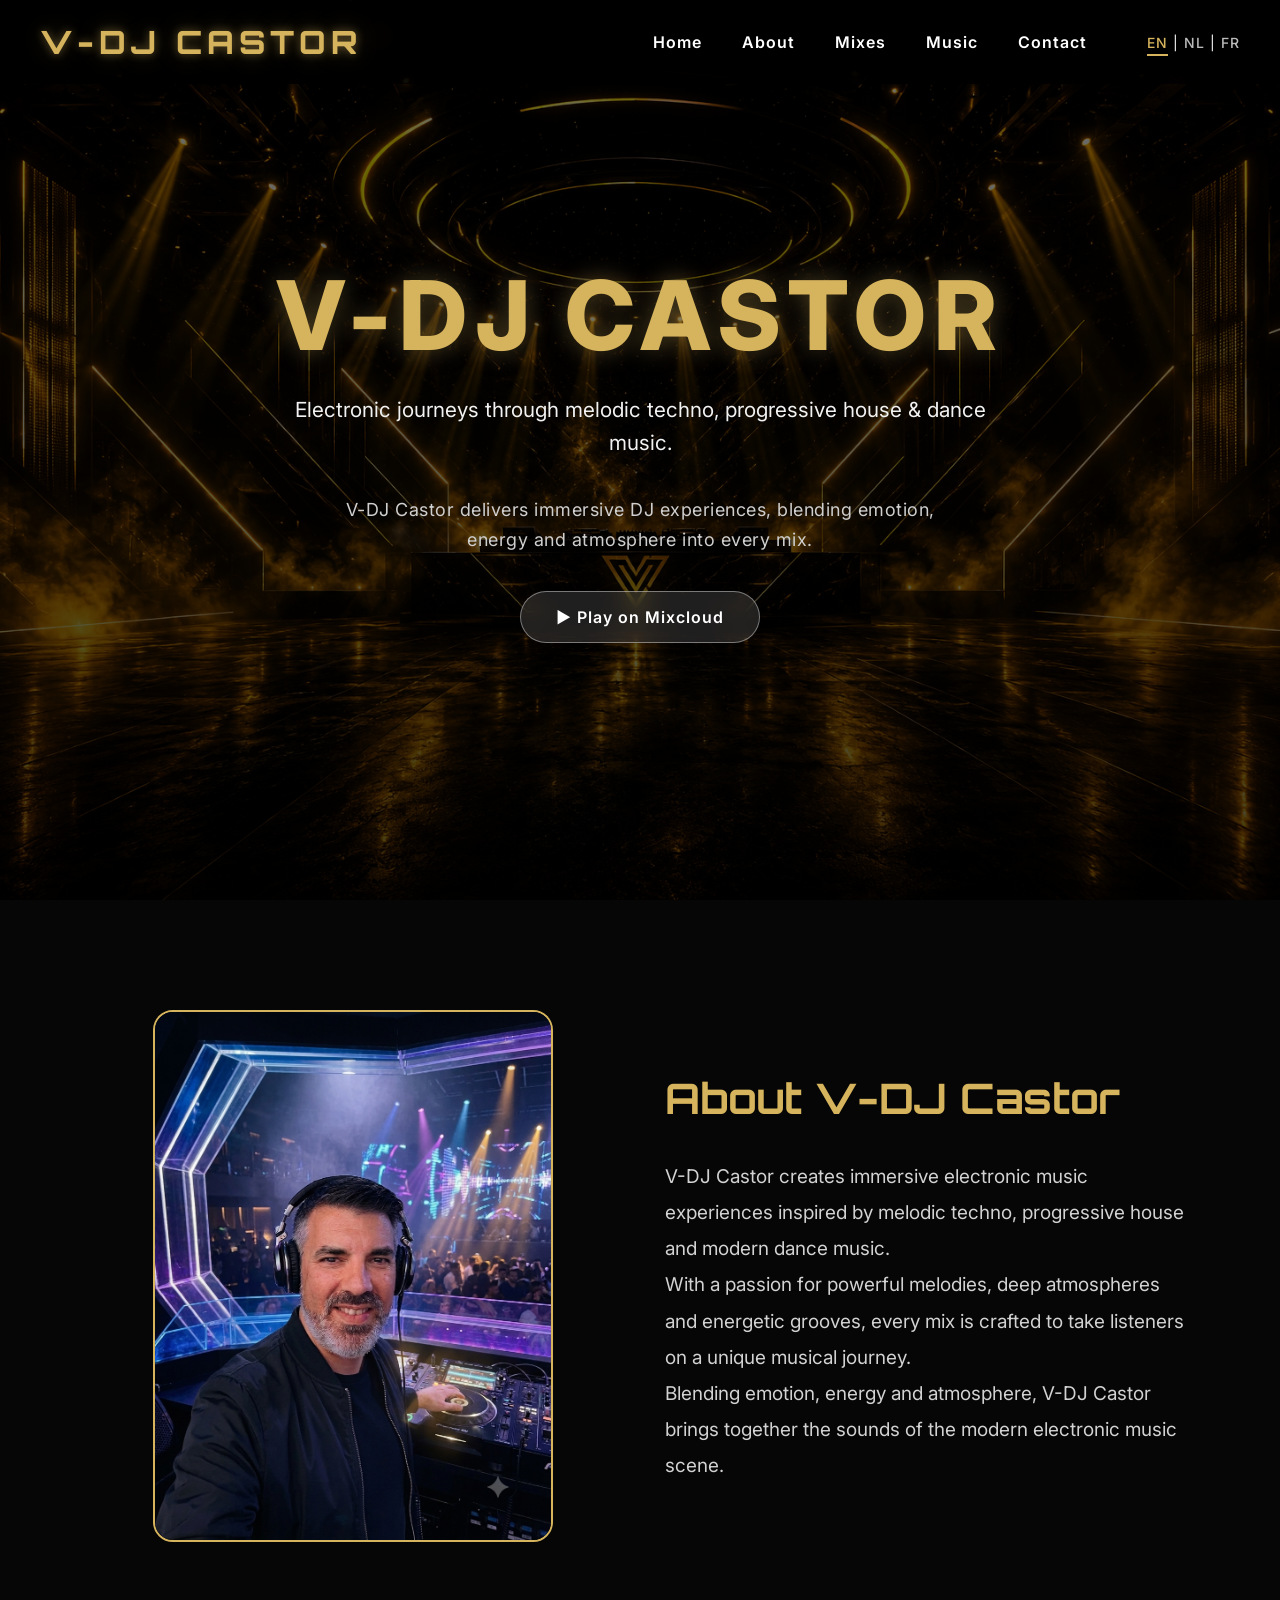
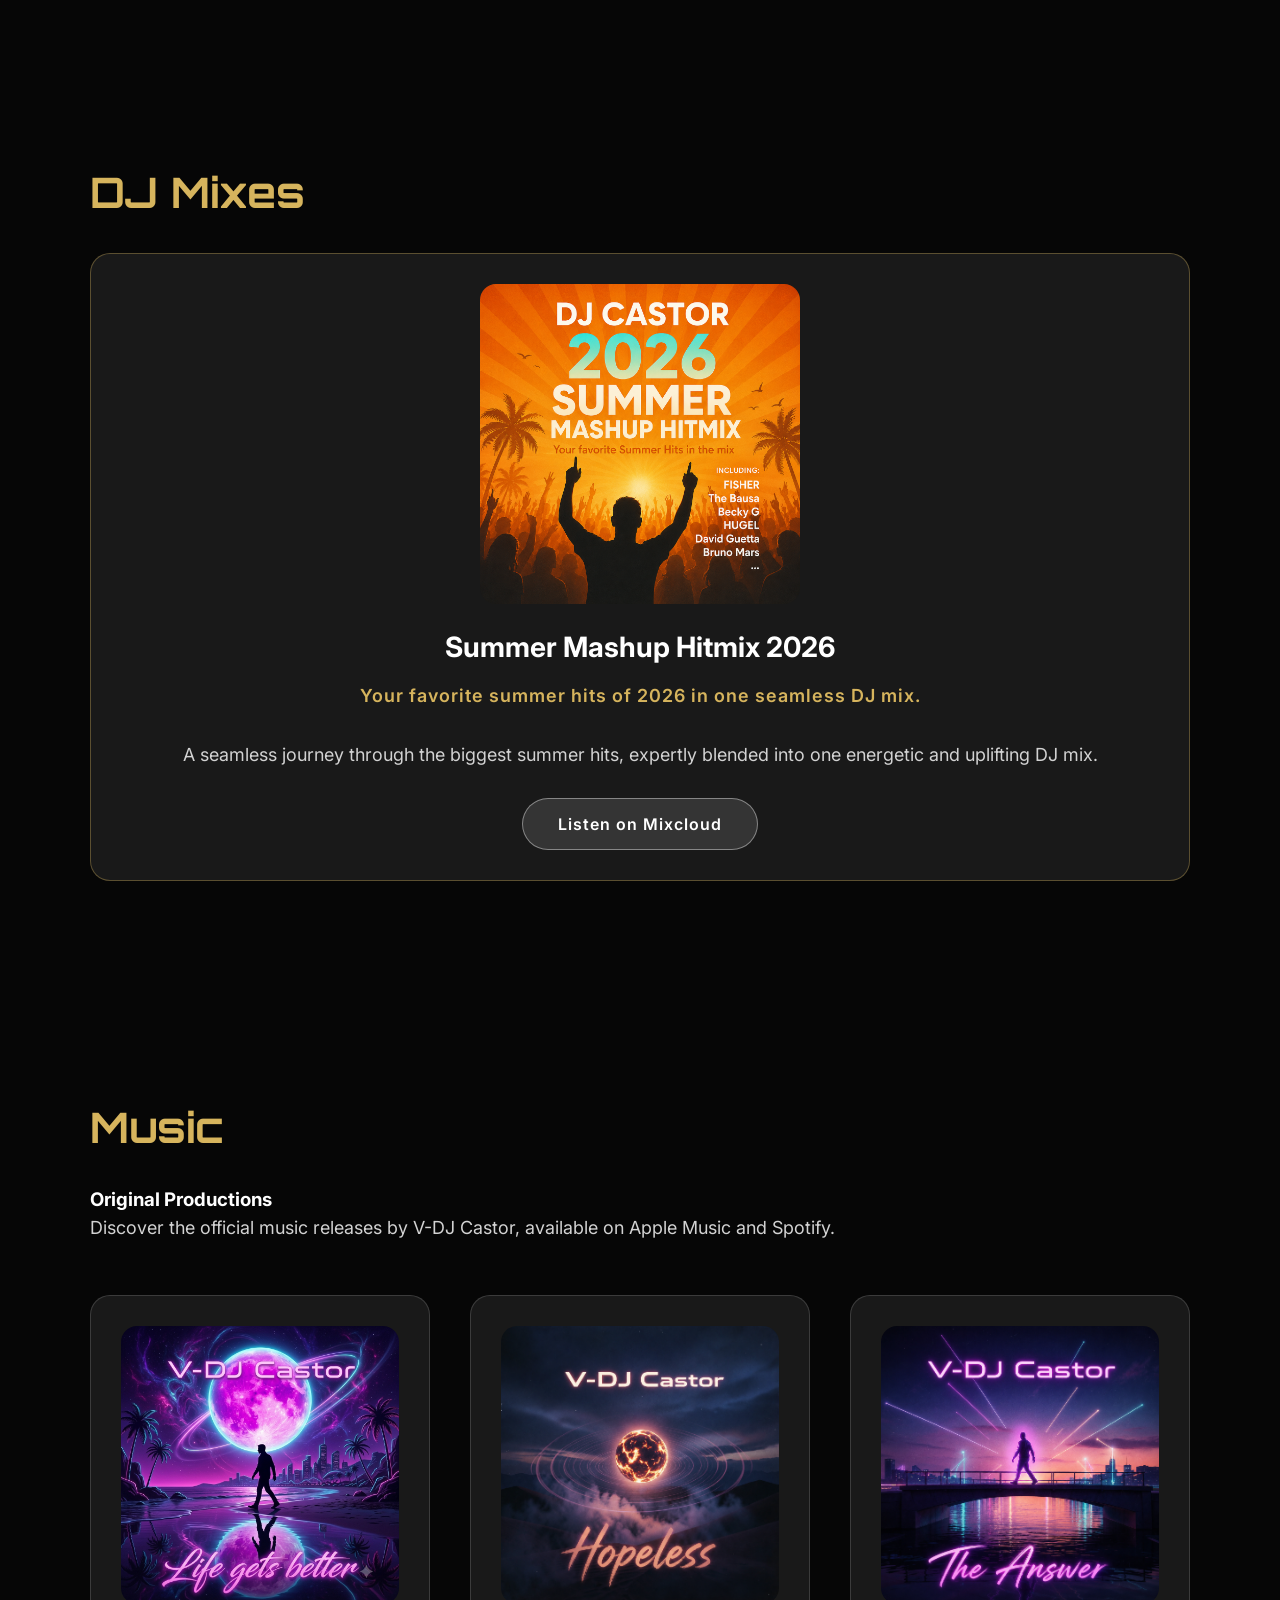
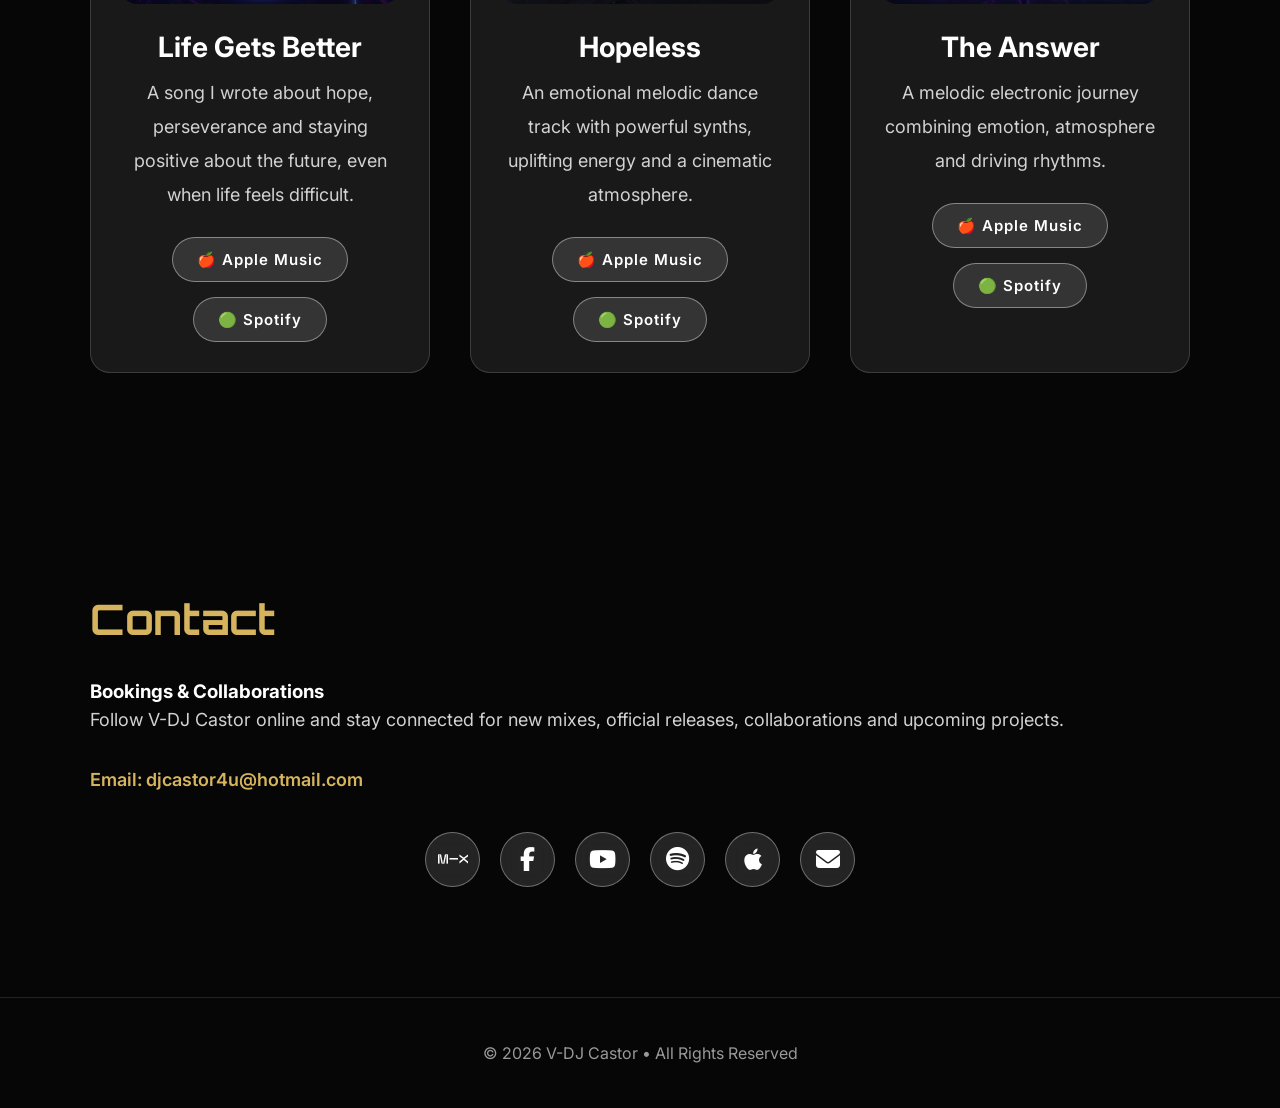
==== index.html @ 7a27fdca "Remove genre from JSON-LD data in index.html Removed genre array from JSON-LD structured data." ====
<!DOCTYPE html>
<html lang="en">

<head>

    <meta charset="UTF-8">

    <meta name="viewport" content="width=device-width, initial-scale=1.0">

    <title>V-DJ Castor | Official DJ Website | Electronic Music & Mixes</title>

    <meta name="description" content="Official website of V-DJ Castor. Discover electronic music, melodic techno, progressive house, DJ mixes and original releases.">

    <meta name="keywords" content="V-DJ Castor, DJ, electronic music, melodic techno, progressive house, EDM, dance music, DJ mixes">

    <meta name="author" content="V-DJ Castor">

    <meta name="robots" content="index, follow">

    <!-- Open Graph (Facebook, Instagram, Discord previews) -->
    <meta property="og:title" content="V-DJ Castor | Electronic Music & DJ Mixes">

    <meta property="og:description" content="Discover melodic techno, progressive house, electronic music and exclusive DJ mixes by V-DJ Castor.">

    <meta property="og:type" content="website">

    <meta property="og:url" content="https://v-djcastor.github.io/vdjcastor/">

    <meta property="og:image" content="https://v-djcastor.github.io/vdjcastor/background.jpg">


    <!-- Twitter / X preview -->
    <meta name="twitter:card" content="summary_large_image">

    <meta name="twitter:title" content="V-DJ Castor | Electronic Music & DJ Mixes">

    <meta name="twitter:description" content="Official website of V-DJ Castor. Electronic music, melodic techno and exclusive mixes.">

    <meta name="twitter:image" content="https://vdjcastor.github.io/vdjcastor/images/background.jpg">


    <!-- Favicon -->
    <link rel="icon" type="image/png" href="favicon.png">


    <!-- Fonts -->
    <link rel="preconnect" href="https://fonts.googleapis.com">

    <link rel="preconnect" href="https://fonts.gstatic.com" crossorigin>

    <link href="https://fonts.googleapis.com/css2?family=Orbitron:wght@500;700&family=Inter:wght@400;500;700&display=swap" rel="stylesheet">


    <!-- CSS -->
    <link rel="stylesheet" href="css/style.css">

    <link rel="stylesheet" href="https://cdnjs.cloudflare.com/ajax/libs/font-awesome/6.7.2/css/all.min.css">

<script type="application/ld+json">
{
  "@context": "https://schema.org",
  "@type": "Person",
  "name": "V-DJ Castor",
  "url": "https://v-djcastor.github.io/vdjcastor/",
  "image": "https://v-djcastor.github.io/vdjcastor/vdjcastor.png",
  "jobTitle": "DJ & Electronic Music Producer",
  "subjectOf": [
    {
      "@type": "MusicRecording",
      "name": "Hopeless",
      "url": "https://music.apple.com/be/album/hopeless-single/6775090363?l=nl"
    },
    {
      "@type": "MusicRecording",
      "name": "The Answer",
      "url": "https://music.apple.com/be/album/the-answer/6775074462?i=6775074793&l=nl"
    },
    {
      "@type": "MusicRecording",
      "name": "Life Gets Better",
      "url": "https://music.apple.com/be/album/life-gets-better-single/6794490941?l=nl"
    }
  ],
  "sameAs": [
    "https://www.facebook.com/vdjcastor",
    "https://www.youtube.com/@VDJCastor",
    "https://open.spotify.com/artist/5SA2V8er8VQ8q1bQQ3dQsD",
    "https://music.apple.com/be/artist/v-dj-castor/6775043897",
    "https://www.mixcloud.com/vdjcastor/"
  ]
}
</script>
    
</head>

<body>

<header>

    <nav class="navbar">

        <div class="logo">
            V-DJ CASTOR
        </div>

<ul class="menu">
    <li><a href="#">Home</a></li>
    <li><a href="#about">About</a></li>
    <li><a href="#mixes">Mixes</a></li>
    <li><a href="#music">Music</a></li>
    <li><a href="#contact">Contact</a></li>

    <li class="language">
        <a href="index.html" class="active-language">EN</a> |
        <a href="nl.html">NL</a> |
        <a href="fr.html">FR</a>
    </li>

</ul>

    </nav>

</header>



<section class="hero">

    <div class="overlay"></div>

    <div class="hero-content">

        <h1>V-DJ CASTOR</h1>

<p class="tagline">

    Electronic journeys through melodic techno,
    progressive house & dance music.

</p>

<p class="hero-description">

    V-DJ Castor delivers immersive DJ experiences,
    blending emotion, energy and atmosphere into every mix.

</p>

        <div class="buttons">

<a href="https://www.mixcloud.com/vdjcastor/summer-mashup-hitmix-2026/"
   target="_blank"
   class="btn">

    ▶ Play on Mixcloud

</a>

        </div>

    </div>

</section>



<section id="about">

    <div class="container">

        <div class="about-container">

            <div class="about-image">
                <img src="vdjcastor.png" alt="V-DJ Castor electronic music DJ artist portrait">
            </div>

            <div class="about-text">

                <h2>About V-DJ Castor</h2>

                <p>
                    V-DJ Castor creates immersive electronic music experiences inspired by
                    melodic techno, progressive house and modern dance music.
                </p>

                <p>
                    With a passion for powerful melodies, deep atmospheres and energetic
                    grooves, every mix is crafted to take listeners on a unique musical journey.
                </p>

                <p>
                    Blending emotion, energy and atmosphere, V-DJ Castor brings together
                    the sounds of the modern electronic music scene.
                </p>

            </div>

        </div>

    </div>

</section>



<section id="mixes">

    <div class="container">

        <h2>DJ Mixes</h2>

        <div class="release-card">

            <img src="summer-mashup-hitmix-2026.png" alt="Summer Mashup Hitmix 2026 artwork">

<h3>Summer Mashup Hitmix 2026</h3>

<p class="mix-subtitle">

    Your favorite summer hits of 2026 in one seamless DJ mix.

</p>

<p>

    A seamless journey through the biggest summer hits,
    expertly blended into one energetic and uplifting DJ mix.

</p>

            <a href="https://www.mixcloud.com/vdjcastor/summer-mashup-hitmix-2026/"
               target="_blank"
               class="btn">

                Listen on Mixcloud

            </a>

        </div>

    </div>

</section>



<section id="music">

    <div class="container">

        <h2>Music</h2>

        <h3>Original Productions</h3>

        <p>

            Discover the official music releases by V-DJ Castor,
            available on Apple Music and Spotify.

        </p>

        <div class="release-grid">

<div class="release-card">

    <img src="Life gets better coverart.png" alt="Life Gets Better cover artwork">

    <h3>Life Gets Better</h3>

    <p>

        A song I wrote about hope, perseverance and staying positive about the future, 
        even when life feels difficult.

    </p>

    <div class="release-buttons">

        <a href="https://music.apple.com/be/album/life-gets-better-single/6794490941?l=nl"
           target="_blank"
           class="btn">

            🍎 Apple Music

        </a>

        <a href="https://open.spotify.com/album/3ai1SmTpTmbQiab7pKF4XV?si=S4egUU9FRF--j6N915HQ9w"
           target="_blank"
           class="btn">

            🟢 Spotify

        </a>

    </div>

</div>            

            <div class="release-card">

                <img src="Hopeless cover art.png" alt="Hopeless cover artwork">

                <h3>Hopeless</h3>

                <p>

                    An emotional melodic dance track with powerful synths,
                    uplifting energy and a cinematic atmosphere.

                </p>

                <div class="release-buttons">

                    <a href="https://music.apple.com/be/album/hopeless-single/6775090363?l=nl"
                       target="_blank"
                       class="btn">

                        🍎 Apple Music

                    </a>

                    <a href="https://open.spotify.com/album/4sCJBItU2hN3xuMqGsxaxc?si=ZPh7dilHTuiEB2zSJ-w8Kw"
                       target="_blank"
                       class="btn">

                        🟢 Spotify

                    </a>

                </div>

            </div>

            <div class="release-card">

                <img src="The Answer cover art.png" alt="The Answer cover artwork">

                <h3>The Answer</h3>

                <p>

                    A melodic electronic journey combining emotion,
                    atmosphere and driving rhythms.

                </p>

                <div class="release-buttons">

                    <a href="https://music.apple.com/be/album/the-answer/6775074462?i=6775074793&l=nl"
                       target="_blank"
                       class="btn">

                        🍎 Apple Music

                    </a>

                    <a href="https://open.spotify.com/album/5et8XzQN81DNGTvFKgespl?si=CTxkw0fFRmKLQF6msoszQQ"
                       target="_blank"
                       class="btn">

                        🟢 Spotify

                    </a>

                </div>

            </div>

        </div>

    </div>

</section>


<section id="contact">

    <div class="container">

        <h2>Contact</h2>

        <h3>Bookings & Collaborations</h3>

        <p>
Follow V-DJ Castor online and stay connected for new mixes,
official releases, collaborations and upcoming projects.
        </p>

<p class="contact-email">

    Email: djcastor4u@hotmail.com

</p>

<div class="social-links">

    <a href="https://www.mixcloud.com/vdjcastor/" target="_blank" aria-label="Mixcloud">
        <i class="fa-brands fa-mixcloud"></i>
    </a>

    <a href="https://www.facebook.com/vdjcastor" target="_blank" aria-label="Facebook">
        <i class="fa-brands fa-facebook-f"></i>
    </a>

    <a href="https://www.youtube.com/@VDJCastor" target="_blank" aria-label="YouTube">
        <i class="fa-brands fa-youtube"></i>
    </a>

    <a href="https://open.spotify.com/artist/5SA2V8er8VQ8q1bQQ3dQsD" target="_blank" aria-label="Spotify">
        <i class="fa-brands fa-spotify"></i>
    </a>

    <a href="https://music.apple.com/be/artist/v-dj-castor/6775043897?l=nl" target="_blank" aria-label="Apple Music">
        <i class="fa-brands fa-apple"></i>
    </a>

    <a href="mailto:djcastor4u@hotmail.com" aria-label="Email">
        <i class="fa-solid fa-envelope"></i>
    </a>

</div>

    </div>

</section>



<footer>

    © 2026 V-DJ Castor • All Rights Reserved

</footer>


<script src="js/script.js"></script>

</body>
</html>
---- css/style.css ----
/* ===========================
   GOOGLE FONT
=========================== */

@import url('https://fonts.googleapis.com/css2?family=Orbitron:wght@400;600;700&family=Inter:wght@300;400;500;600&display=swap');



/* ===========================
   RESET
=========================== */

*{
    margin:0;
    padding:0;
    box-sizing:border-box;
}



html{
    scroll-behavior:smooth;
}



body{

    background:#060606;

    color:white;

    font-family:'Inter',sans-serif;

}



/* ===========================
   NAVIGATION
=========================== */

header{

    position:fixed;

    top:0;

    width:100%;

    z-index:1000;

    background:rgba(0,0,0,.45);

    backdrop-filter:blur(12px);

}



.navbar{

    width:100%;

    max-width:1300px;

    margin:auto;

    display:flex;

    justify-content:space-between;

    align-items:center;

    padding:22px 40px;

    background:rgba(0,0,0,.25);

    backdrop-filter:blur(10px);

}



.logo{

    font-family:'Orbitron',sans-serif;

    color:#d6b45d;

    font-size:32px;

    letter-spacing:5px;

    font-weight:800;

    text-transform:uppercase;

    text-shadow:
    0 0 10px rgba(214,180,93,.45),
    0 0 25px rgba(214,180,93,.25);

}



.menu{

    list-style:none;

    display:flex;

    align-items:center;

    gap:40px;

    margin:0;

    padding:0;

}



.menu a{

    color:white;

    text-decoration:none;

    font-weight:600;

    letter-spacing:1px;

    position:relative;

    transition:.3s ease;

}


/* hover effect */

.menu a:hover{

    color:#d6b45d;

    text-shadow:
    0 0 10px rgba(214,180,93,.5);

}



/* ===========================
   HERO
=========================== */

.hero{

    height:100vh;

    background:
    linear-gradient(rgba(0,0,0,.55),rgba(0,0,0,.72)),
    url("../background.jpg");

    background-size:cover;

    background-position:center;

    display:flex;

    justify-content:center;

    align-items:center;

    text-align:center;

    position:relative;

}



.hero-content{

    position:relative;

    z-index:2;

    max-width:900px;

    padding:20px;

}


.hero-content h1{

    font-size:clamp(3rem,8vw,6rem);

    letter-spacing:8px;

    margin-bottom:20px;

    font-weight:800;

    text-transform:uppercase;

    color:#d6b45d;

    text-shadow:0 0 25px rgba(214,180,93,.35);

}


.tagline{

    font-size:1.3rem;

    line-height:1.6;

    max-width:700px;

    margin:0 auto 35px;

    color:#f2f2f2;

}


/* ===========================
   BUTTON
=========================== */

.btn{

    display:inline-block;

    padding:15px 35px;

    border-radius:50px;

    background:rgba(255,255,255,.12);

    border:1px solid rgba(255,255,255,.4);

    color:white;

    text-decoration:none;

    font-weight:600;

    letter-spacing:1px;

    backdrop-filter:blur(10px);

    transition:.3s ease;

}


.btn:hover{

    transform:translateY(-3px);

    background:rgba(255,255,255,.25);

}



/* ===========================
   CONTENT
=========================== */

section{

    padding:110px 30px;

}



.container{

    max-width:1100px;

    margin:auto;

}



h2{

    font-family:'Orbitron',sans-serif;

    color:#d6b45d;

    font-size:42px;

    margin-bottom:35px;

}



p{

    line-height:1.9;

    font-size:18px;

    color:#d2d2d2;

}



/* ===========================
   CARD
=========================== */

.card{

    margin-top:40px;

    background:#111111;

    border:1px solid rgba(214,180,93,.35);

    border-radius:18px;

    padding:35px;

    transition:.35s;

}



.card:hover{

    transform:translateY(-6px);

    box-shadow:0 0 30px rgba(214,180,93,.18);

}



/* ===========================
   FOOTER
=========================== */

footer{

    text-align:center;

    padding:45px;

    color:#999;

    border-top:1px solid #222;

}



/* ===========================
   MOBILE
=========================== */

@media(max-width:900px){

.menu{

display:none;

}

.hero h1{

font-size:52px;

letter-spacing:3px;

}

.tagline{

    font-size:18px;

}

}
/* ===========================
   SOCIAL LINKS
=========================== */

.social-links{

    display:flex;

    justify-content:center;

    flex-wrap:wrap;

    gap:20px;

    margin-top:35px;

}


.social-links a{

    display:inline-flex;

    align-items:center;

    justify-content:center;

    width:55px;

    height:55px;

    border-radius:50%;

    color:white;

    text-decoration:none;

    font-size:24px;

    background:rgba(255,255,255,.12);

    border:1px solid rgba(255,255,255,.35);

    backdrop-filter:blur(10px);

    transition:.3s ease;

}


.social-links a:hover{

    color:#d6b45d;

    border-color:#d6b45d;

    transform:translateY(-3px);

    box-shadow:0 0 15px rgba(214,180,93,.35);

}
   .social-links a i{

    color:white;

}


.social-links a:hover i{

    color:#d6b45d;

}
.social-links a,
.social-links a:visited,
.social-links a i,
.social-links a:visited i {

    color:white !important;

}


.social-links a:hover,
.social-links a:hover i {

    color:#d6b45d !important;

}
/* ===========================
   RELEASE CARDS
=========================== */

.release-grid{

    display:grid;

    grid-template-columns:repeat(auto-fit,minmax(320px,1fr));

    gap:40px;

    margin-top:50px;

}

.release-card{

    background:rgba(255,255,255,.08);

    border:1px solid rgba(255,255,255,.15);

    border-radius:20px;

    padding:30px;

    text-align:center;

    transition:.35s ease;

}

.release-card:hover{

    transform:translateY(-8px);

    box-shadow:0 0 30px rgba(214,180,93,.20);

}

.release-card img{

    width:100%;

    max-width:320px;

    border-radius:16px;

    margin-bottom:22px;

    transition:.35s ease;

}

.release-card:hover img{

    transform:scale(1.03);

}

.release-card h3{

    margin-bottom:12px;

    font-size:28px;

}

.release-card p{

    margin-bottom:25px;

}

.release-buttons{

    display:flex;

    justify-content:center;

    gap:15px;

    flex-wrap:wrap;

}

.release-buttons .btn{

    padding:12px 24px;

    font-size:15px;

}

.release-card{

    overflow:hidden;

}

.release-card img{

    transition:transform .35s ease;

}

.release-card:hover img{

    transform:scale(1.04);

}

.mix-subtitle{

    color:#d6b45d;

    font-weight:600;

    font-size:18px;

    margin:15px 0 10px;

    letter-spacing:1px;

}

#mixes .release-card{

    border-color:rgba(214,180,93,.35);

}

.hero-description{

    max-width:650px;

    margin:0 auto 35px;

    color:#cfcfcf;

    font-size:18px;

    line-height:1.7;

    letter-spacing:.5px;

}

#about p{

    max-width:850px;

    margin:auto;

    font-size:19px;

    line-height:1.9;

}

.contact-email{

    margin-top:25px;

    color:#d6b45d;

    font-weight:600;

    font-size:18px;

}

.language{

    margin-left:20px;

    font-size:14px;

    letter-spacing:1px;

}

.language a{

    color:#bbbbbb;

    text-decoration:none;

    font-weight:500;

    transition:.3s ease;

}

.language a:hover{

    color:#d6b45d;

}

.active-language{

    color:#d6b45d !important;

    font-weight:700;

    border-bottom:2px solid #d6b45d;

    padding-bottom:3px;

}

/* About Section */

.about-container {
    display: flex;
    align-items: center;
    gap: 50px;
}

.about-image {
    flex: 1;
    text-align: center;
}

.about-image img {
    width: 100%;
    max-width: 400px;
    border-radius: 20px;
    border: 2px solid #d6b45d;
}

.about-text {
    flex: 1;
}


@media (max-width: 768px) {

    .about-container {
        flex-direction: column;
        gap: 30px;
    }

    .about-image img {
        max-width: 300px;
    }

}
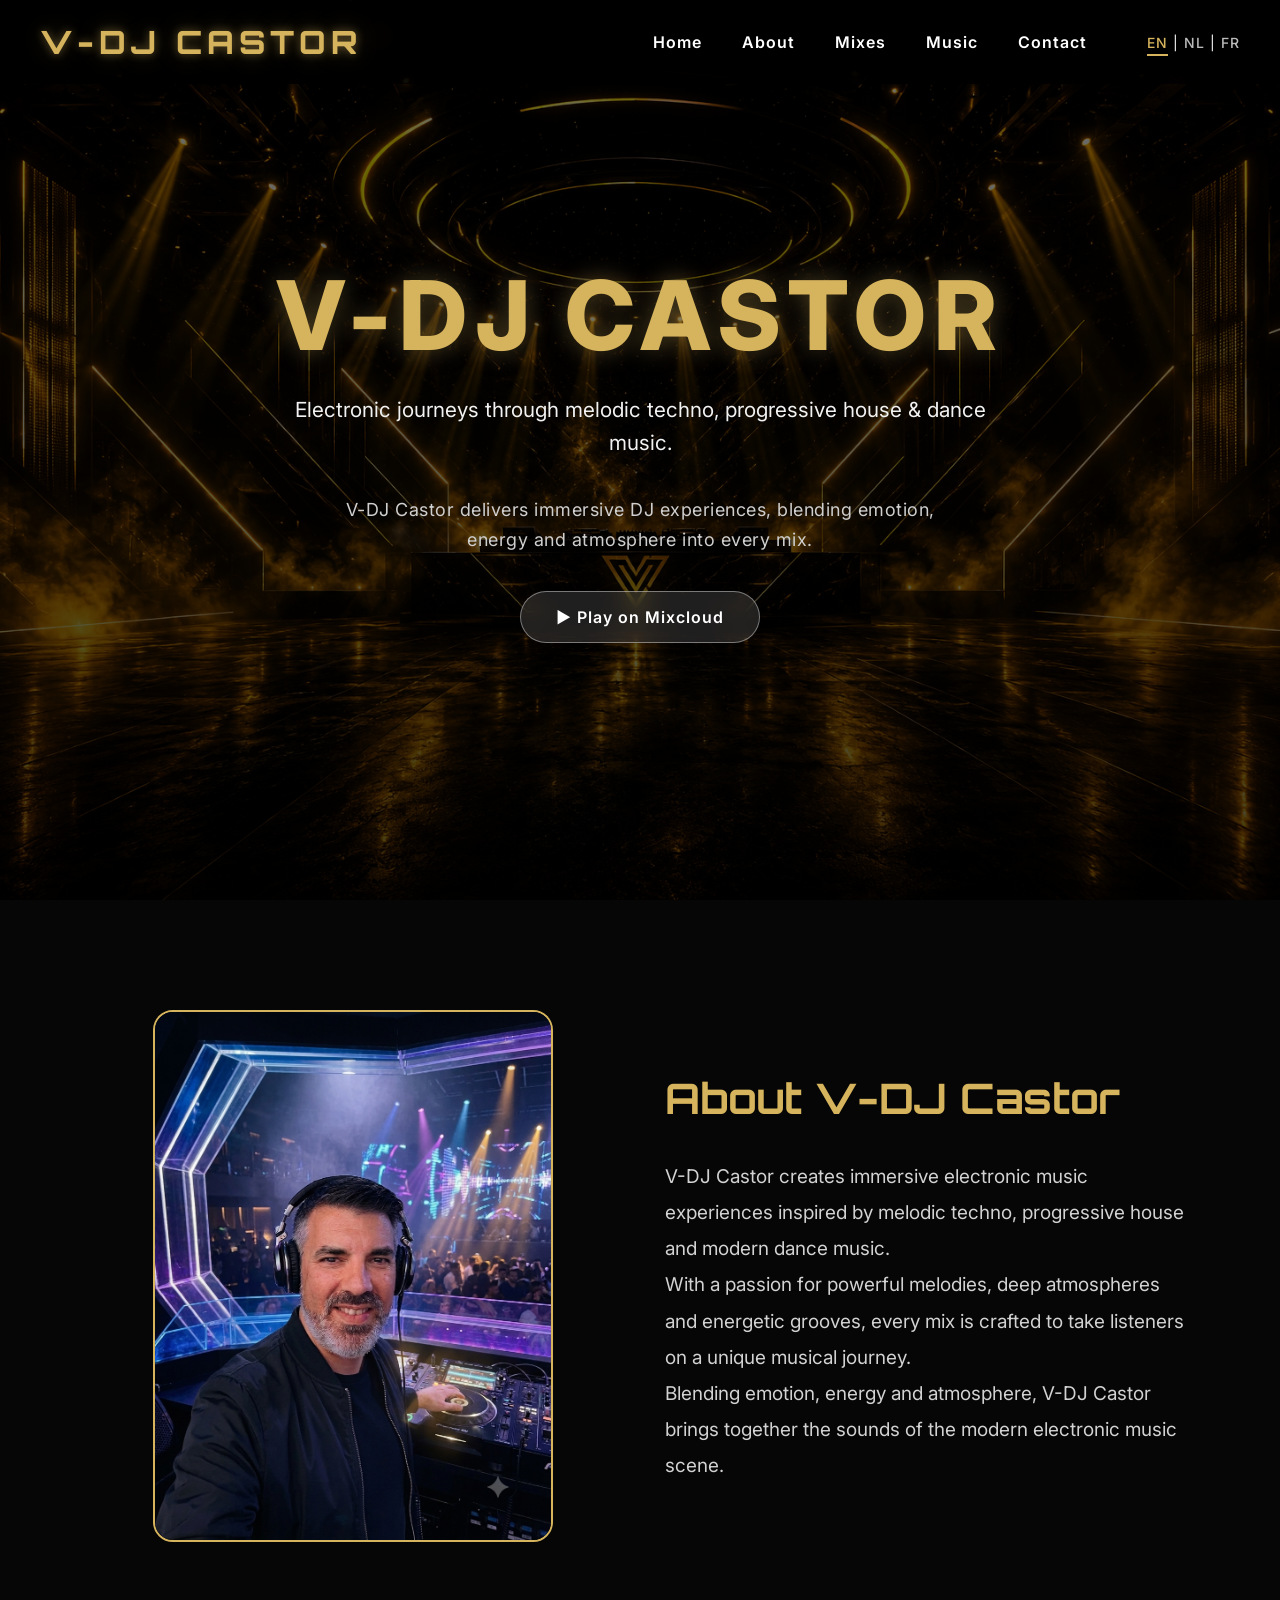
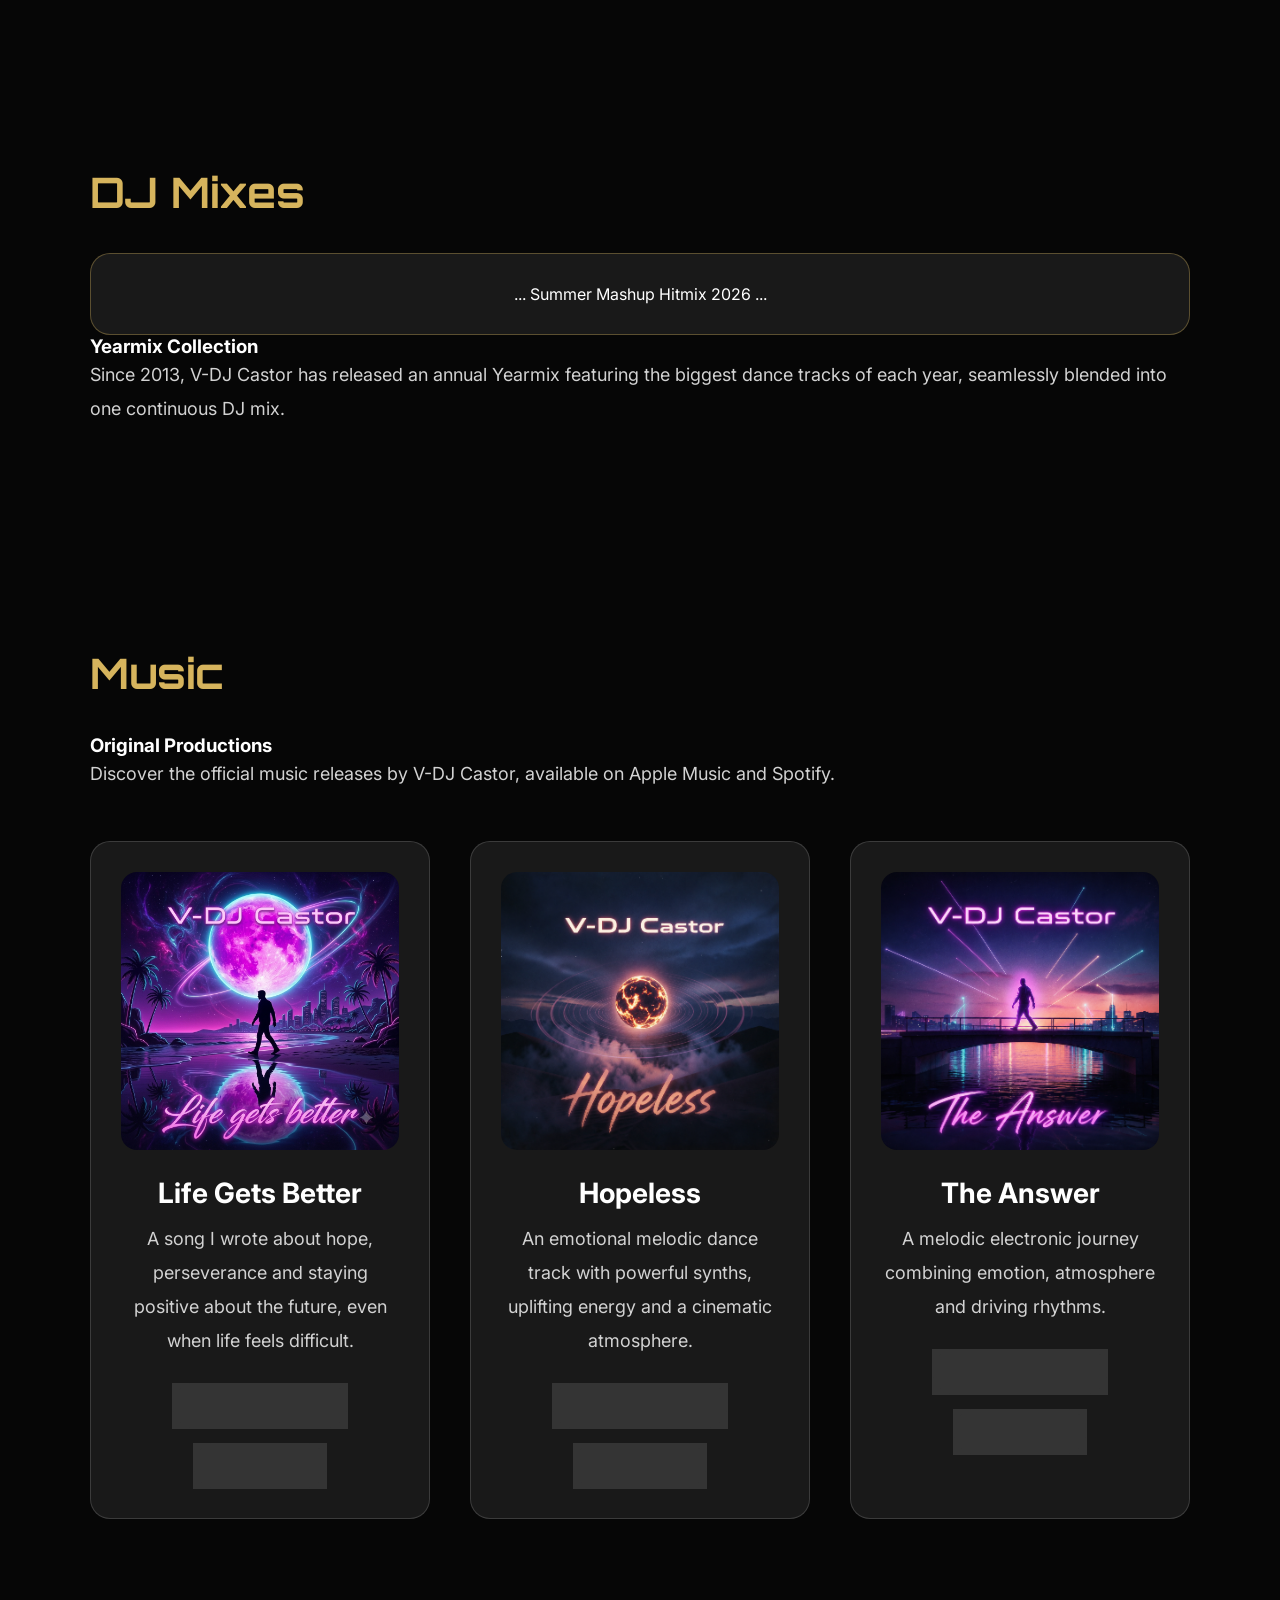
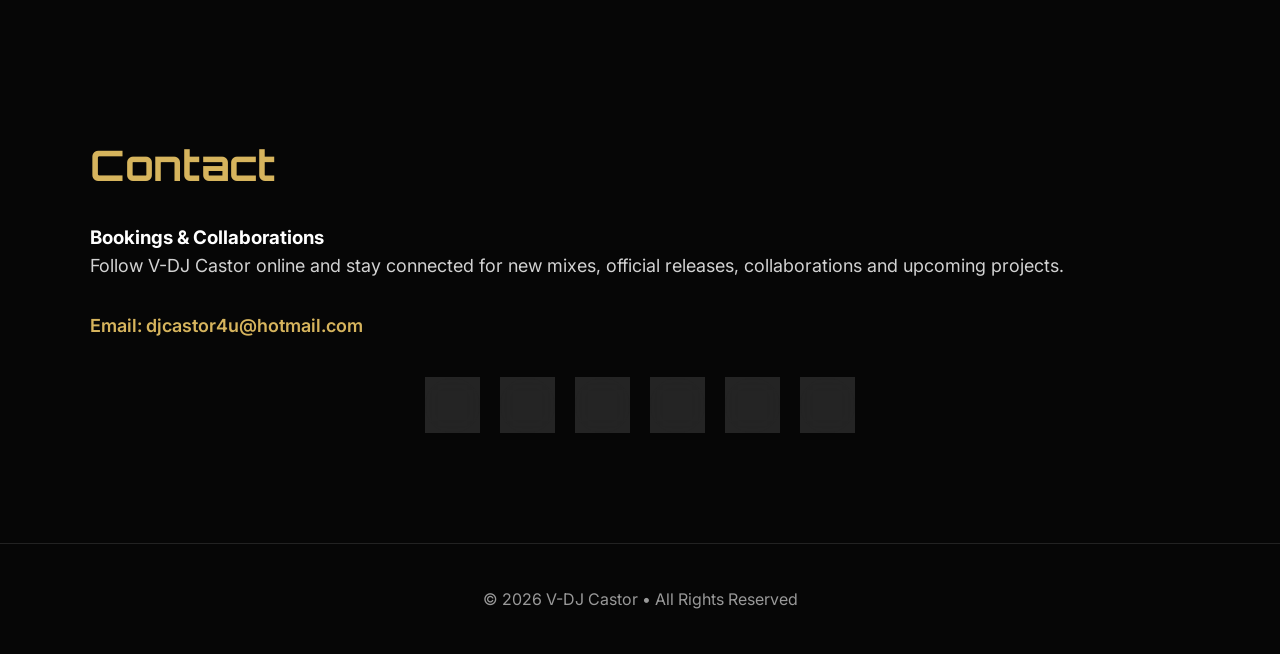
==== commit de6fd07a: "Refactor DJ Mixes section in index.html Removed unnecessary text and updated headings in the DJ Mixe" ====
--- a/index.html
+++ b/index.html
@@ -211,30 +211,22 @@
 
         <div class="release-card">
 
-            <img src="summer-mashup-hitmix-2026.png" alt="Summer Mashup Hitmix 2026 artwork">
-
-<h3>Summer Mashup Hitmix 2026</h3>
-
-<p class="mix-subtitle">
-
-    Your favorite summer hits of 2026 in one seamless DJ mix.
-
-</p>
-
-<p>
-
-    A seamless journey through the biggest summer hits,
-    expertly blended into one energetic and uplifting DJ mix.
-
-</p>
-
-            <a href="https://www.mixcloud.com/vdjcastor/summer-mashup-hitmix-2026/"
-               target="_blank"
-               class="btn">
-
-                Listen on Mixcloud
-
-            </a>
+            ...
+            Summer Mashup Hitmix 2026
+            ...
+
+        </div>
+
+        <h3>Yearmix Collection</h3>
+
+        <p>
+
+            Since 2013, V-DJ Castor has released an annual Yearmix featuring
+            the biggest dance tracks of each year, seamlessly blended into one continuous DJ mix.
+
+        </p>
+
+        <div class="yearmix-grid">
 
         </div>
 
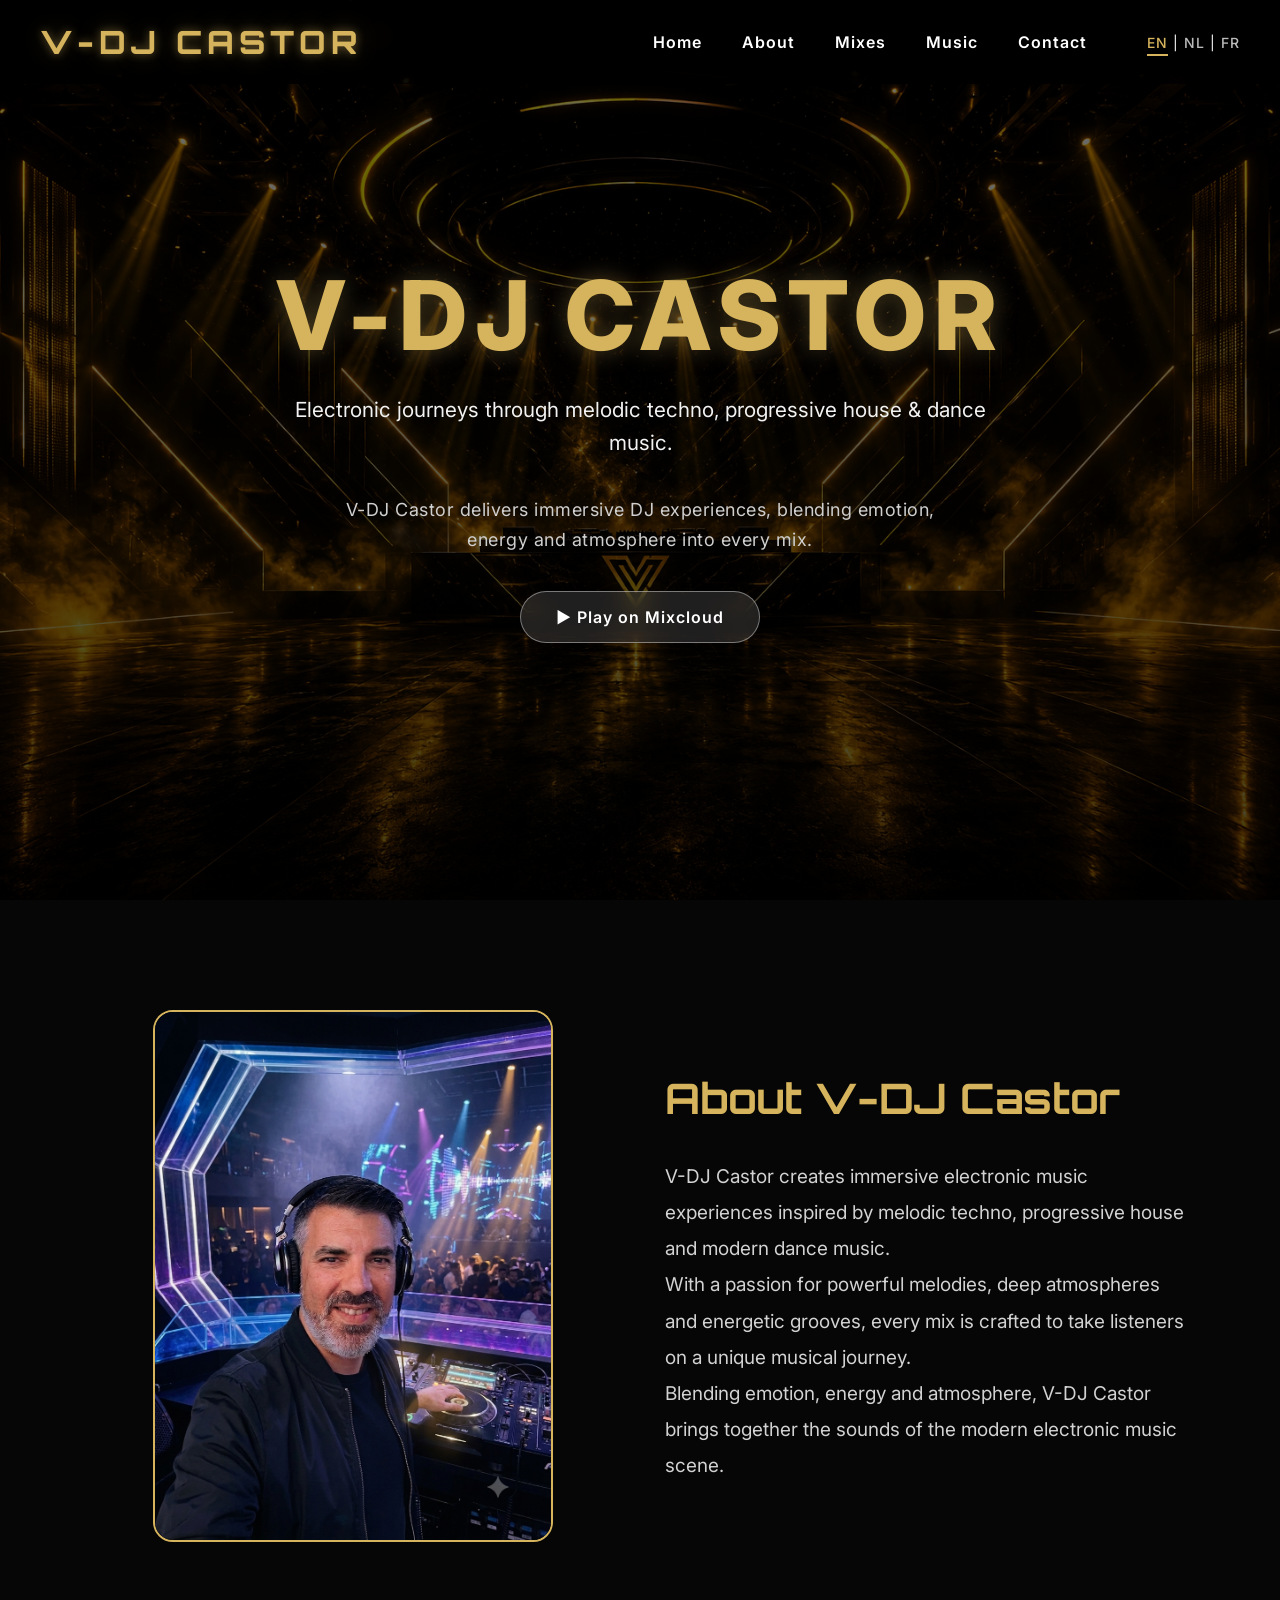
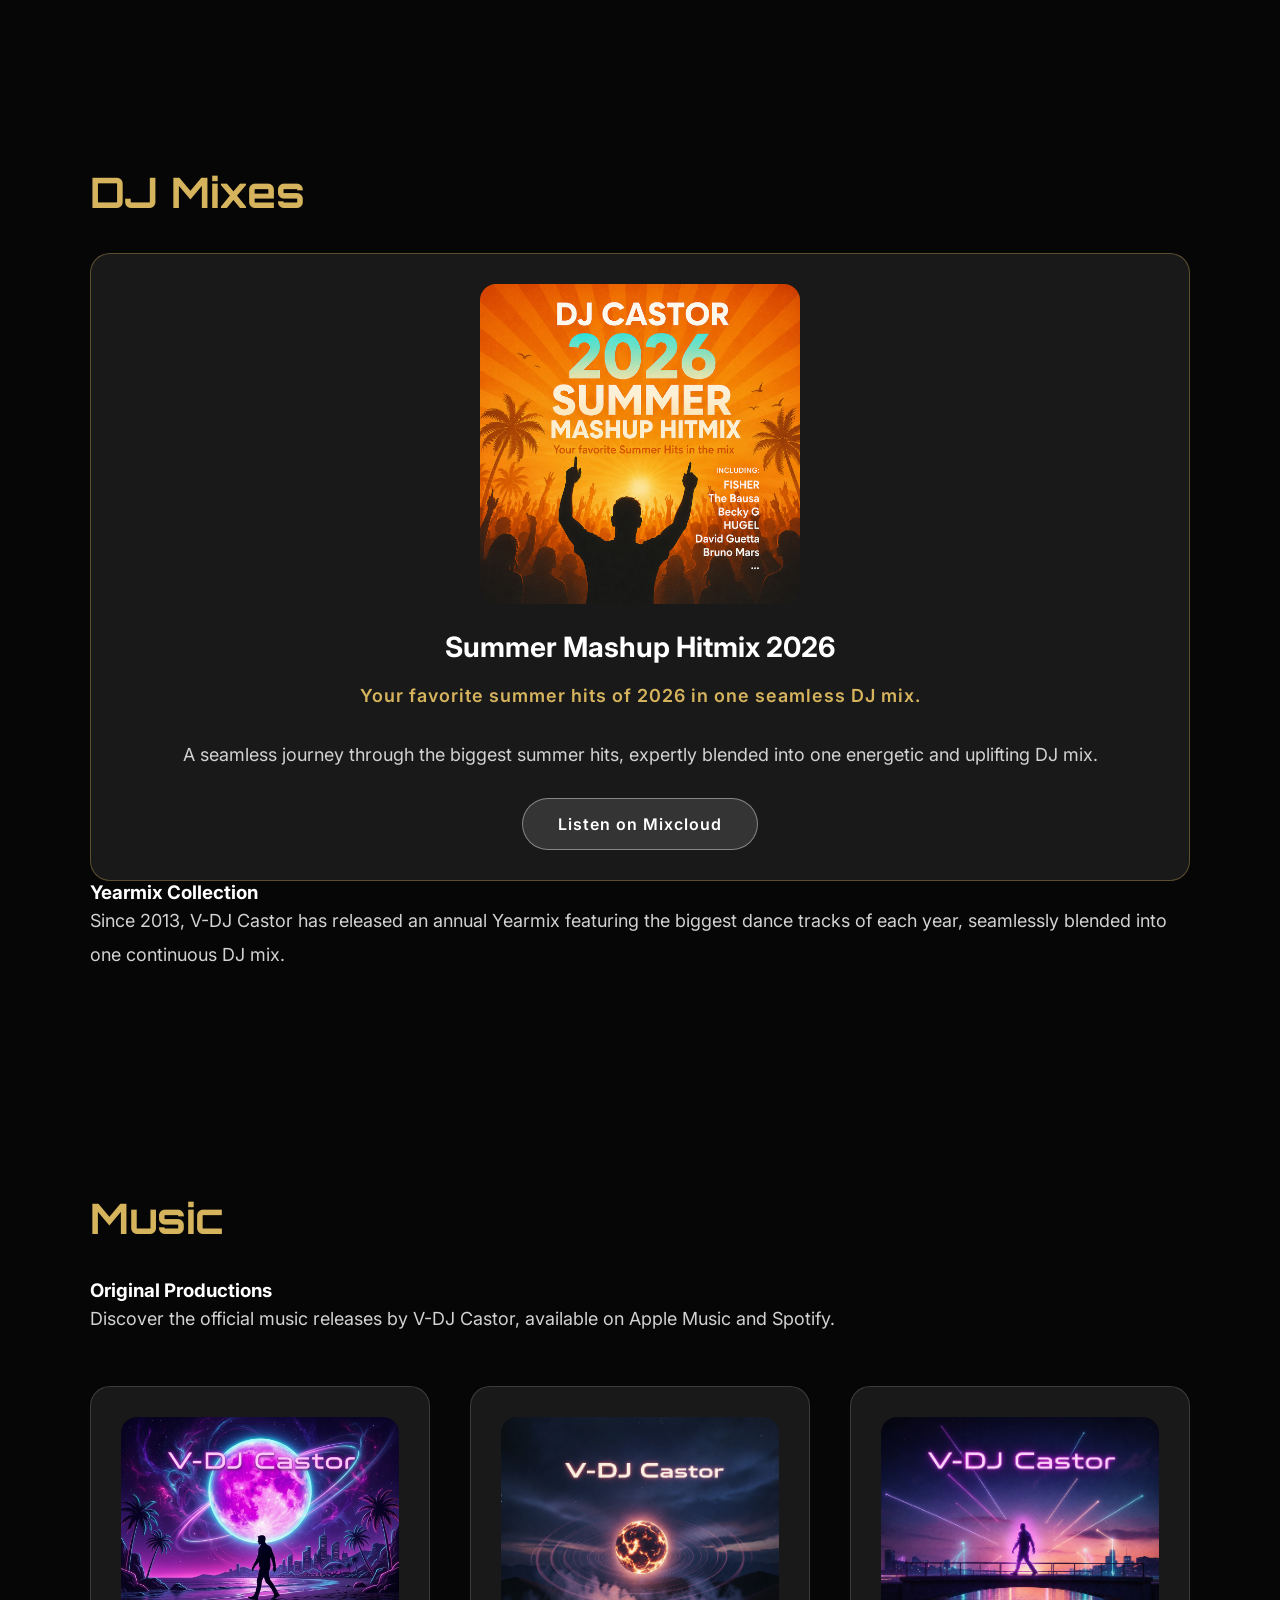
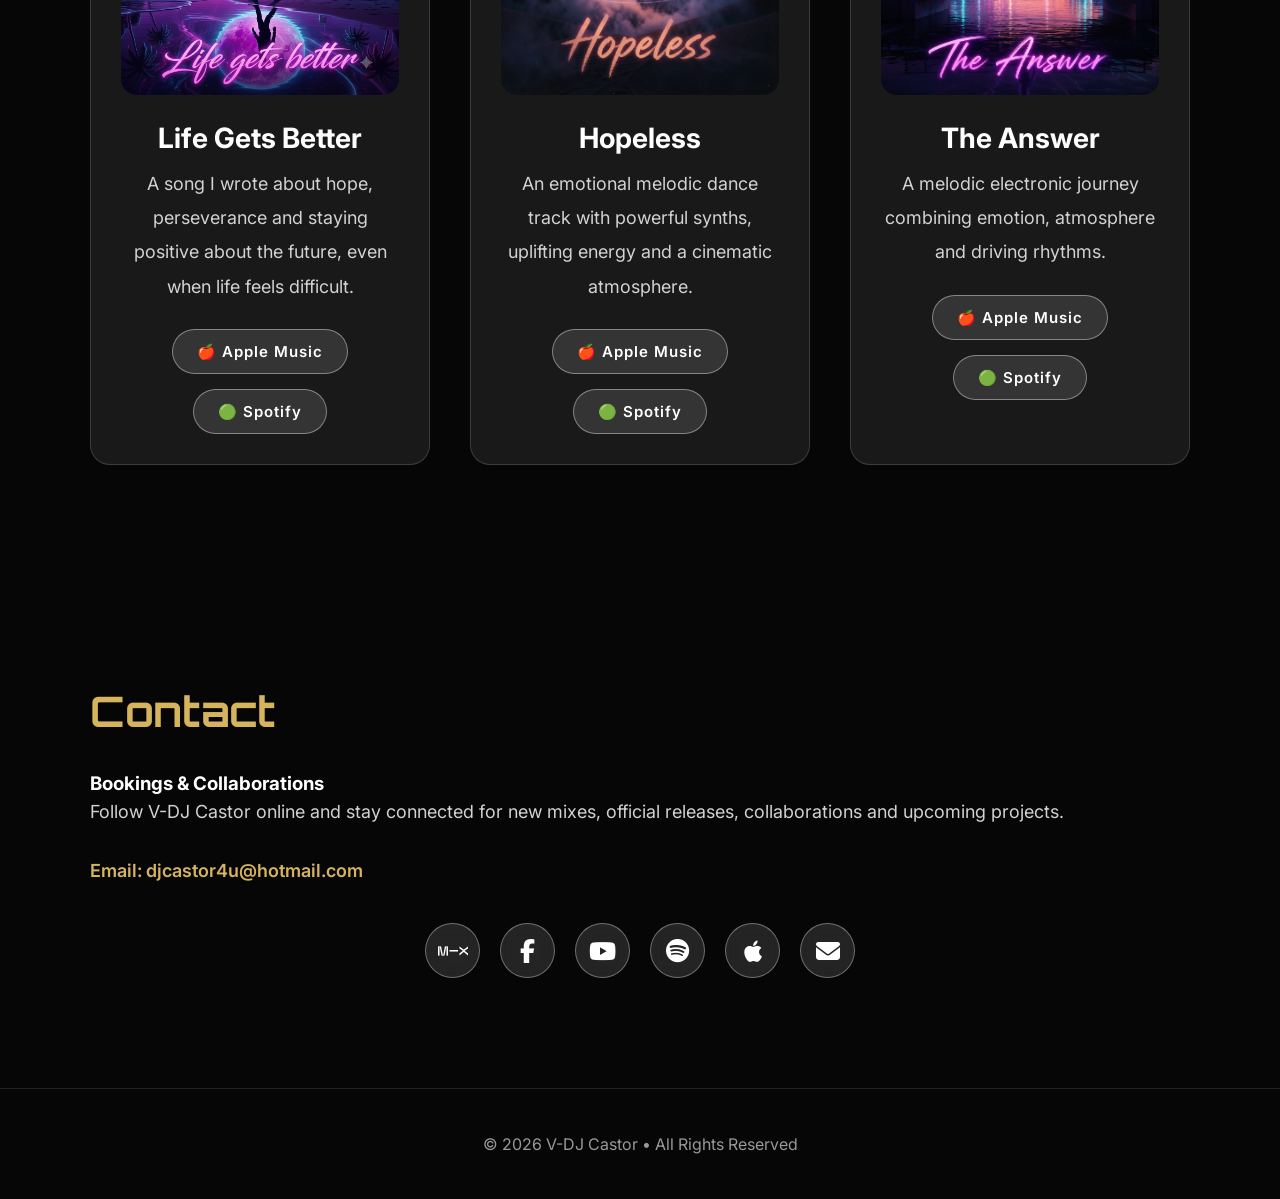
==== commit 27c9646f: "Add Summer Mashup Hitmix 2026 details to index.html Added details for Summer Mashup Hitmix 2026 incl" ====
--- a/index.html
+++ b/index.html
@@ -211,9 +211,30 @@
 
         <div class="release-card">
 
-            ...
-            Summer Mashup Hitmix 2026
-            ...
+            <img src="summer-mashup-hitmix-2026.png" alt="Summer Mashup Hitmix 2026 artwork">
+
+            <h3>Summer Mashup Hitmix 2026</h3>
+
+            <p class="mix-subtitle">
+
+                Your favorite summer hits of 2026 in one seamless DJ mix.
+
+            </p>
+
+            <p>
+
+                A seamless journey through the biggest summer hits,
+                expertly blended into one energetic and uplifting DJ mix.
+
+            </p>
+
+            <a href="https://www.mixcloud.com/vdjcastor/summer-mashup-hitmix-2026/"
+               target="_blank"
+               class="btn">
+
+                Listen on Mixcloud
+
+            </a>
 
         </div>
 
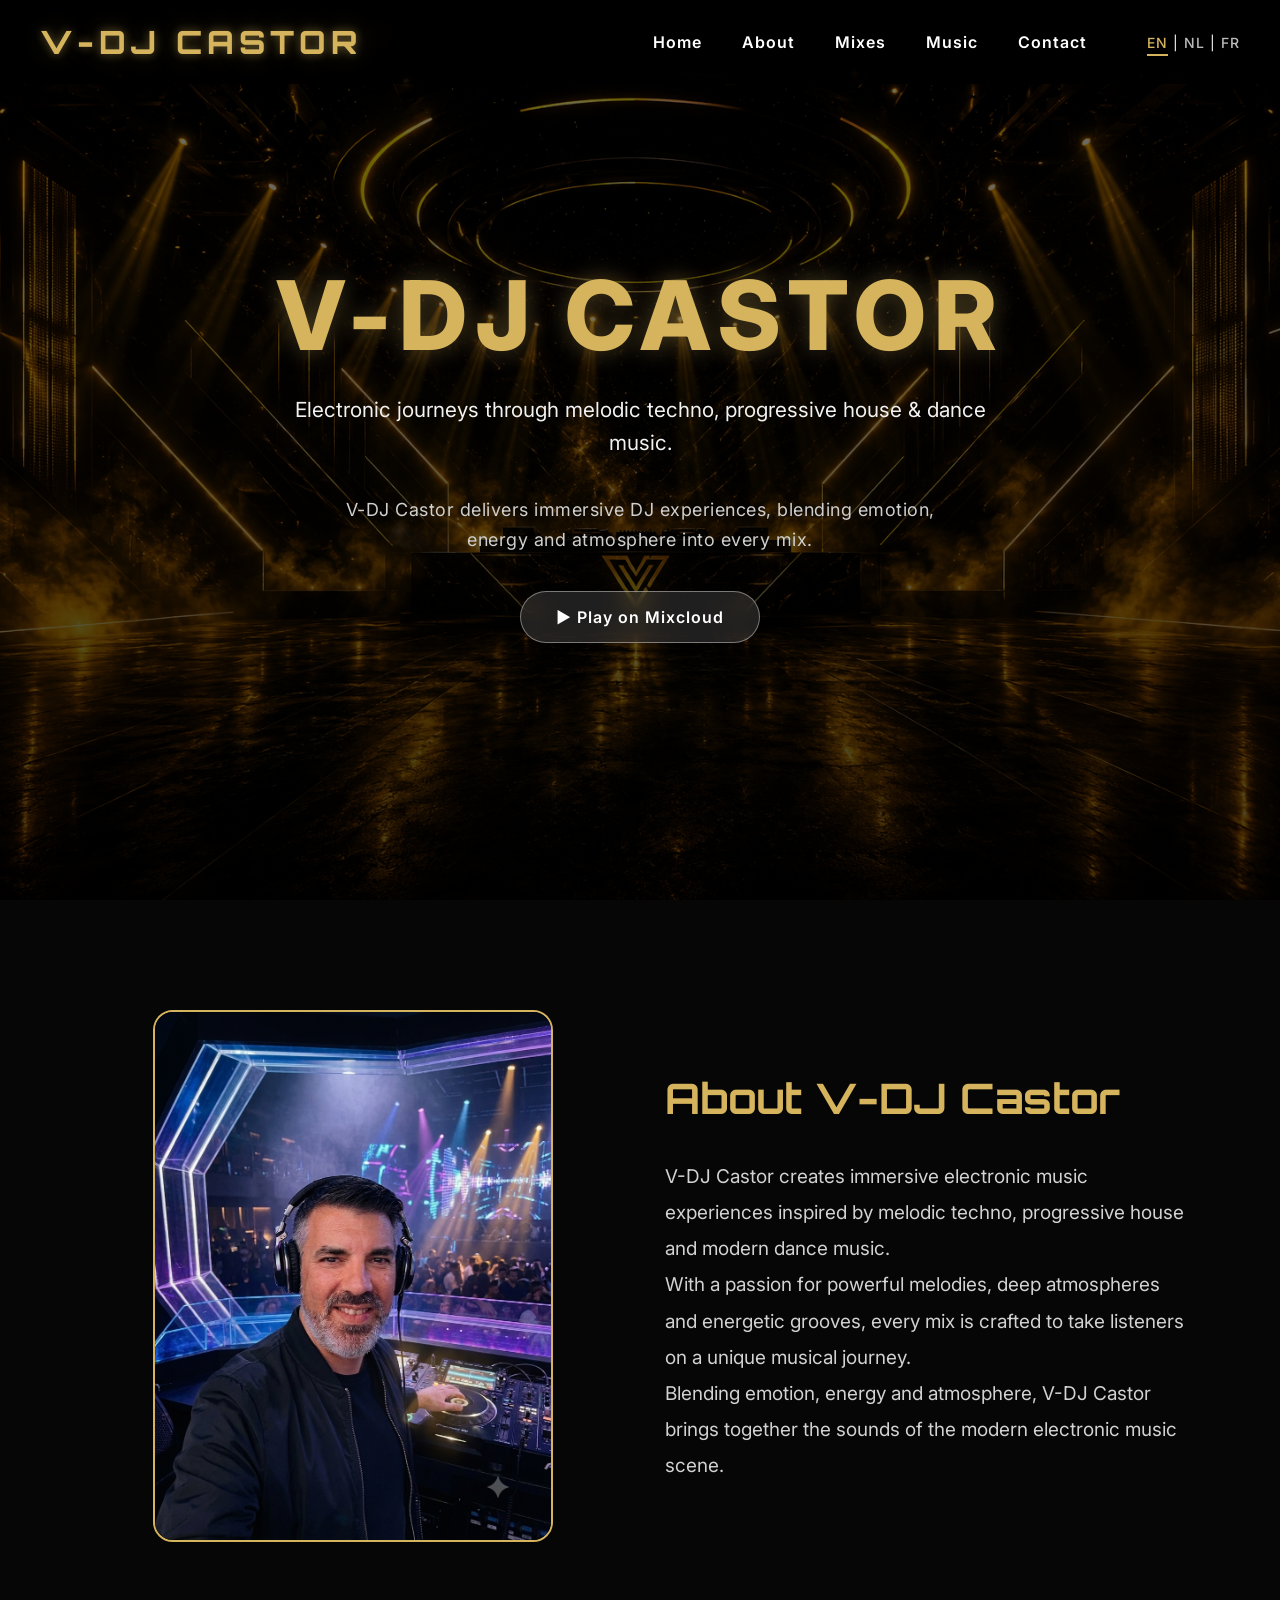
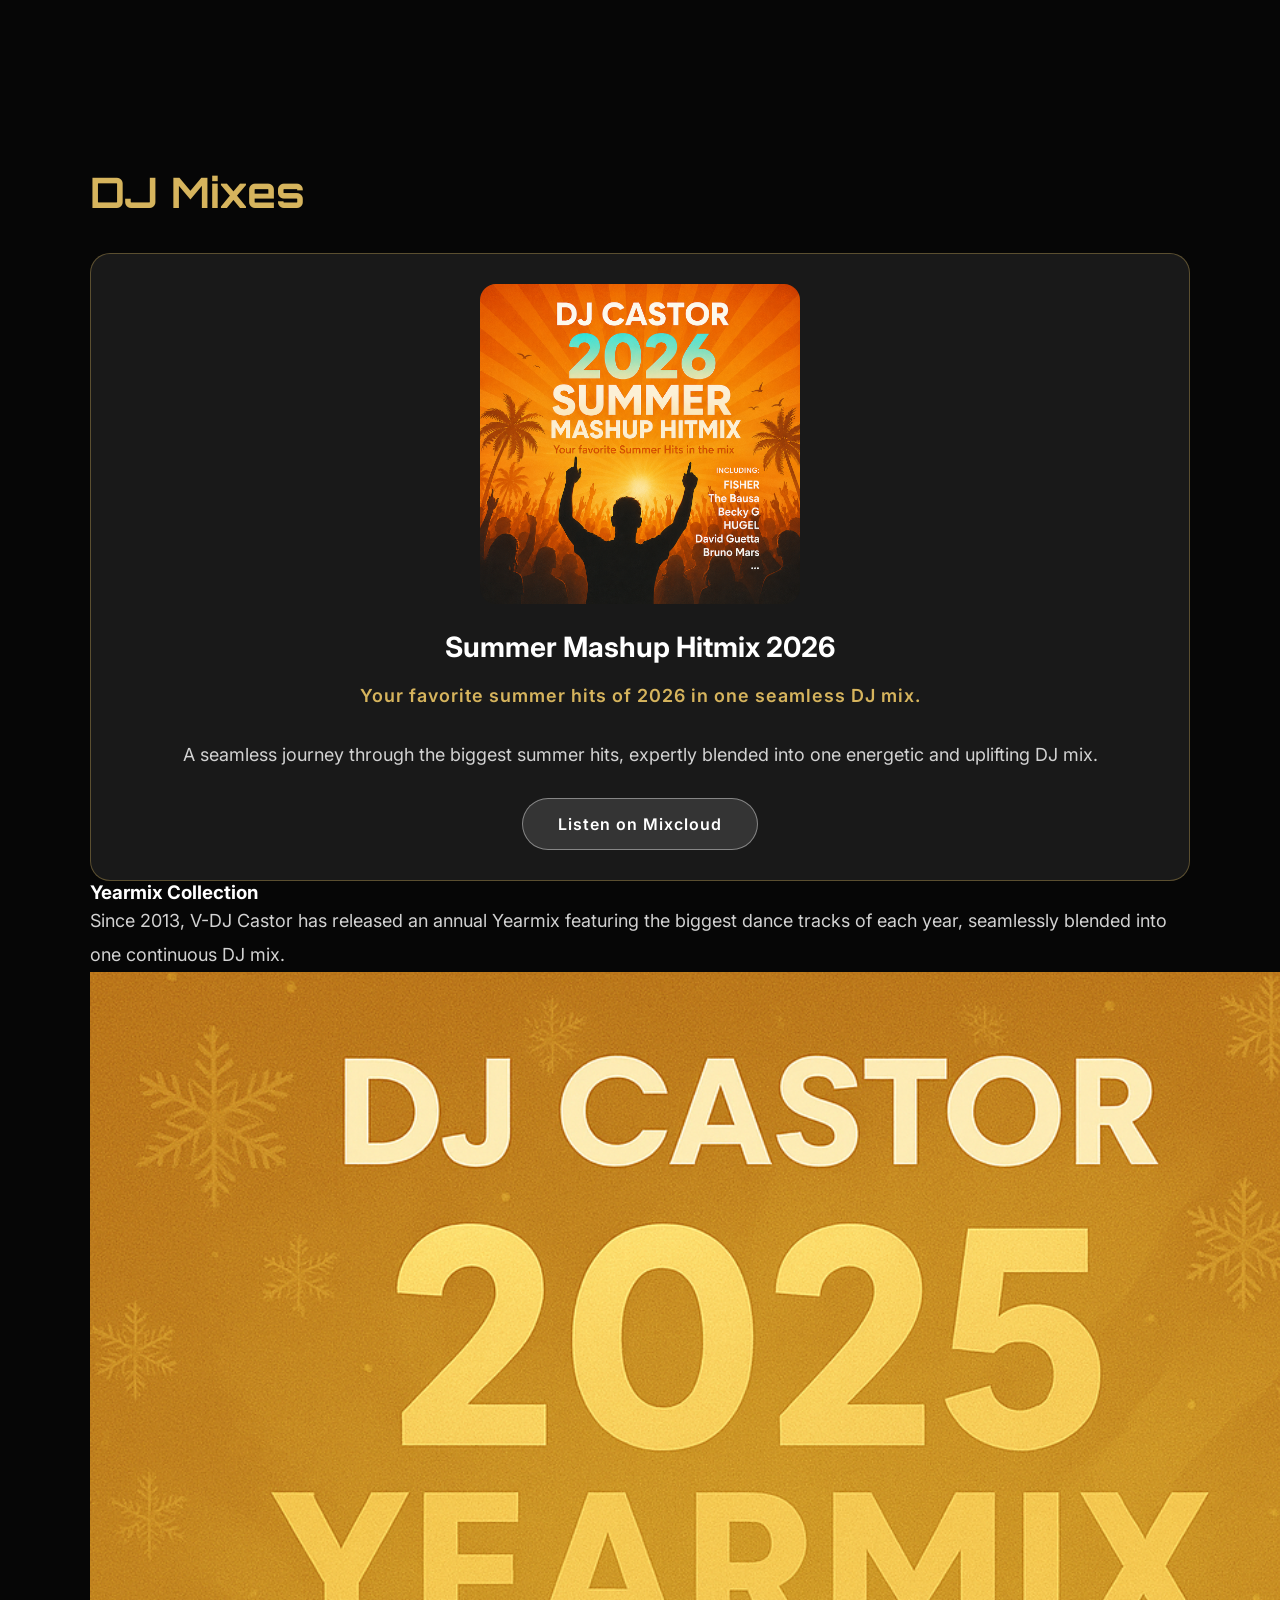
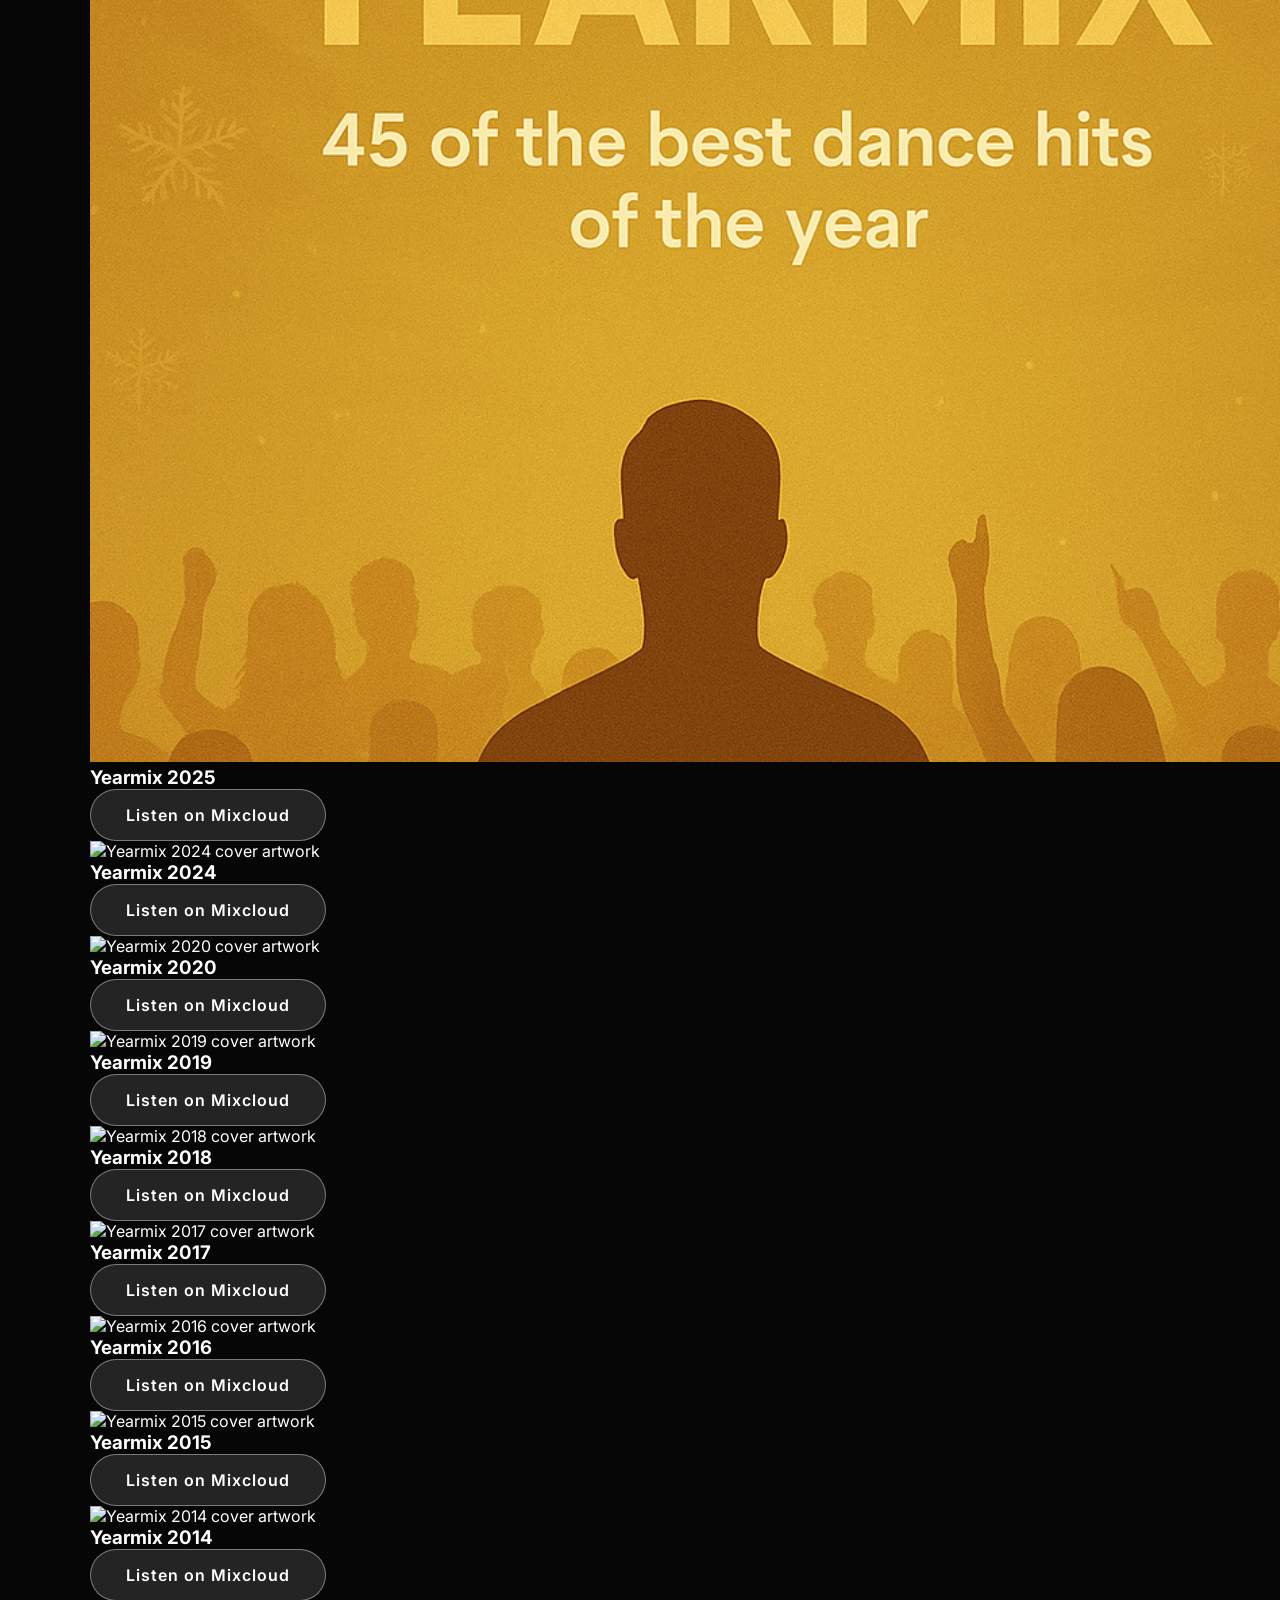
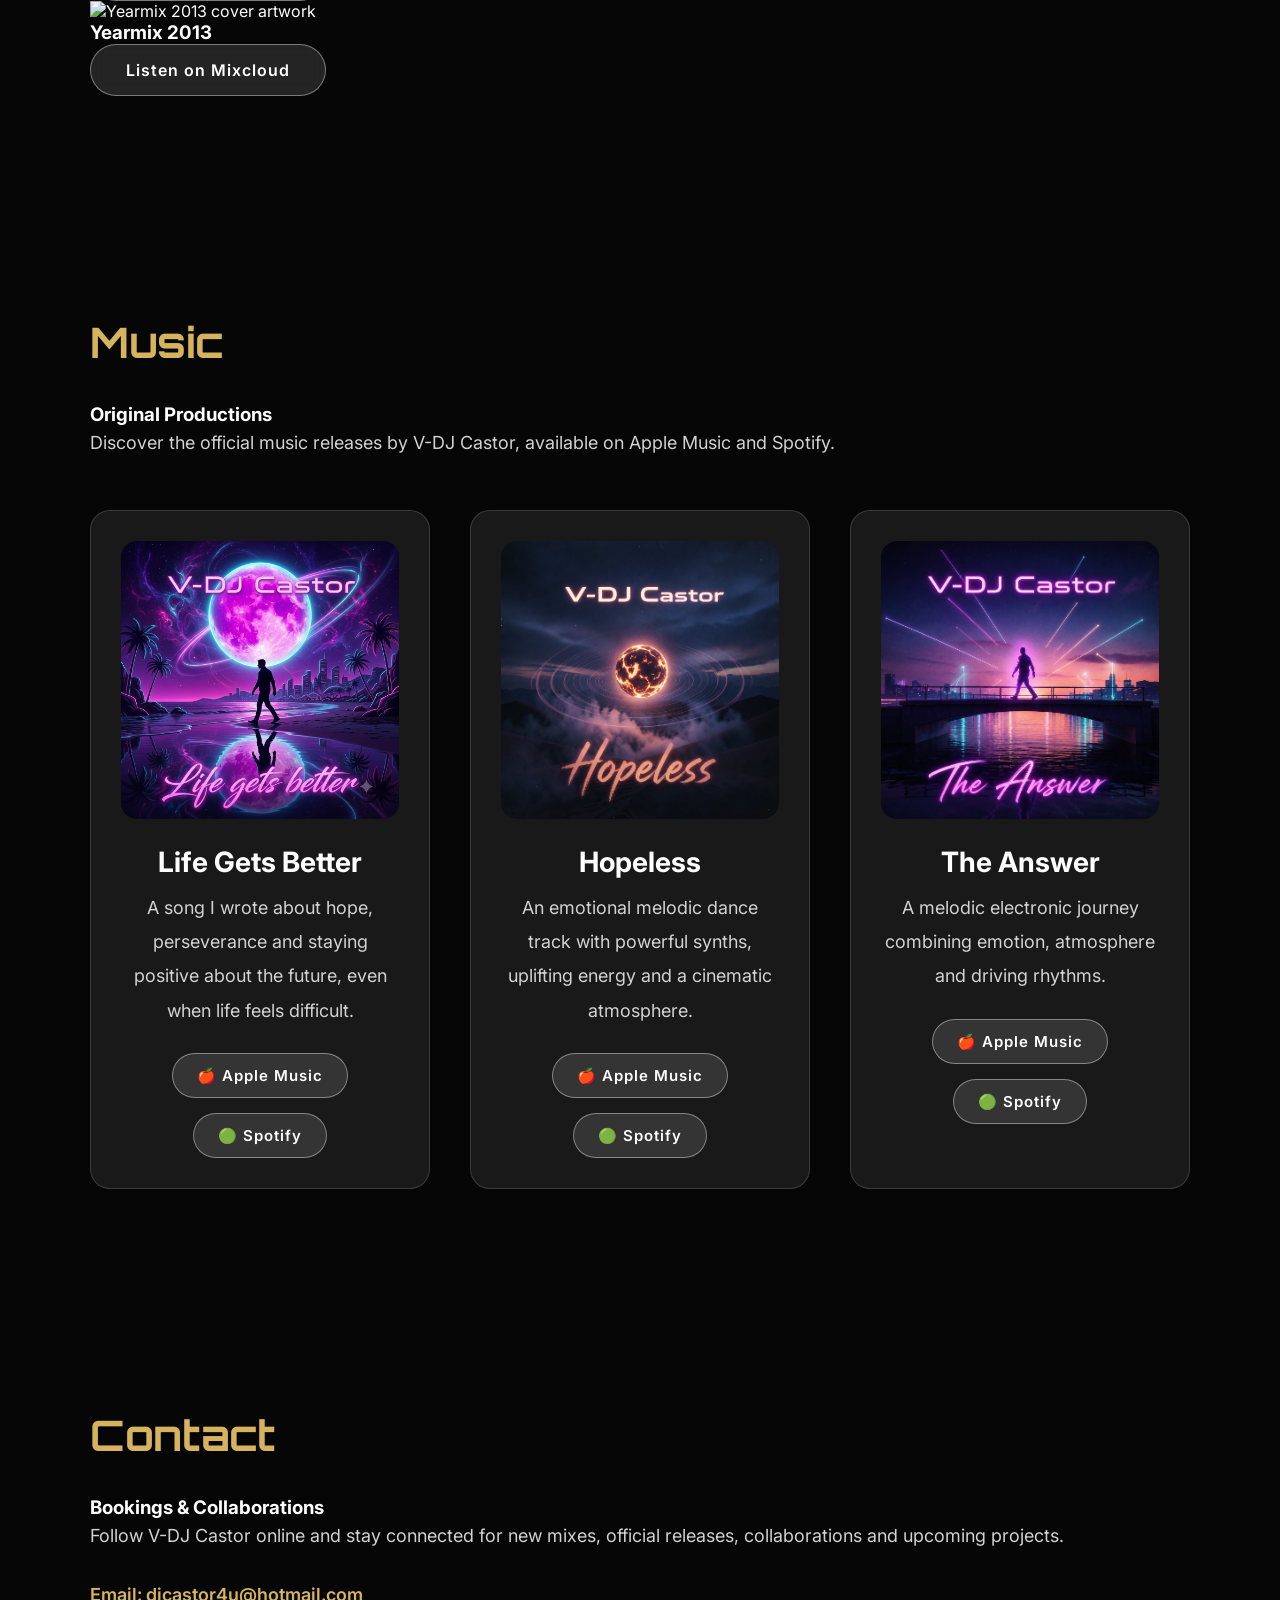
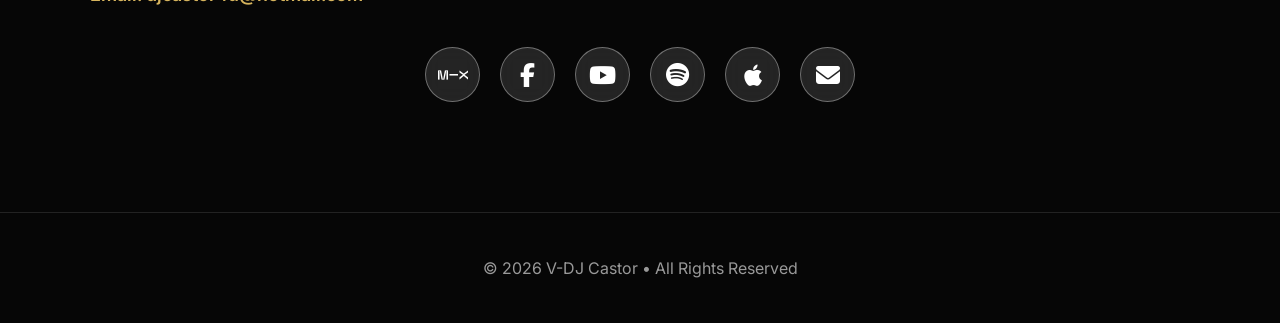
==== commit 0885d7c6: "Add Yearmix cards for 2013 to 2025 Added Yearmix cards for 2013 to 2025 with images and links." ====
--- a/index.html
+++ b/index.html
@@ -247,11 +247,89 @@
 
         </p>
 
-        <div class="yearmix-grid">
-
-        </div>
-
-    </div>
+<div class="yearmix-grid">
+
+    <div class="yearmix-card">
+        <img src="yearmix-2025.png" alt="Yearmix 2025 cover artwork">
+        <h3>Yearmix 2025</h3>
+        <a href="https://www.mixcloud.com/vdjcastor/yearmix-2025/" target="_blank" class="btn">
+            Listen on Mixcloud
+        </a>
+    </div>
+
+    <div class="yearmix-card">
+        <img src="yearmix-2024.png" alt="Yearmix 2024 cover artwork">
+        <h3>Yearmix 2024</h3>
+        <a href="https://www.mixcloud.com/vdjcastor/yearmix-2024/" target="_blank" class="btn">
+            Listen on Mixcloud
+        </a>
+    </div>
+
+    <div class="yearmix-card">
+        <img src="yearmix-2020.png" alt="Yearmix 2020 cover artwork">
+        <h3>Yearmix 2020</h3>
+        <a href="https://www.mixcloud.com/vdjcastor/yearmix-2020/" target="_blank" class="btn">
+            Listen on Mixcloud
+        </a>
+    </div>
+
+    <div class="yearmix-card">
+        <img src="yearmix-2019.png" alt="Yearmix 2019 cover artwork">
+        <h3>Yearmix 2019</h3>
+        <a href="https://www.mixcloud.com/vdjcastor/yearmix-2019/" target="_blank" class="btn">
+            Listen on Mixcloud
+        </a>
+    </div>
+
+    <div class="yearmix-card">
+        <img src="yearmix-2018.png" alt="Yearmix 2018 cover artwork">
+        <h3>Yearmix 2018</h3>
+        <a href="https://www.mixcloud.com/vdjcastor/yearmix-2018/" target="_blank" class="btn">
+            Listen on Mixcloud
+        </a>
+    </div>
+
+    <div class="yearmix-card">
+        <img src="yearmix-2017.png" alt="Yearmix 2017 cover artwork">
+        <h3>Yearmix 2017</h3>
+        <a href="https://www.mixcloud.com/vdjcastor/yearmix-2017/" target="_blank" class="btn">
+            Listen on Mixcloud
+        </a>
+    </div>
+
+    <div class="yearmix-card">
+        <img src="yearmix-2016.png" alt="Yearmix 2016 cover artwork">
+        <h3>Yearmix 2016</h3>
+        <a href="https://www.mixcloud.com/vdjcastor/yearmix-2016/" target="_blank" class="btn">
+            Listen on Mixcloud
+        </a>
+    </div>
+
+    <div class="yearmix-card">
+        <img src="yearmix-2015.png" alt="Yearmix 2015 cover artwork">
+        <h3>Yearmix 2015</h3>
+        <a href="https://www.mixcloud.com/vdjcastor/yearmix2015/" target="_blank" class="btn">
+            Listen on Mixcloud
+        </a>
+    </div>
+
+    <div class="yearmix-card">
+        <img src="yearmix-2014.png" alt="Yearmix 2014 cover artwork">
+        <h3>Yearmix 2014</h3>
+        <a href="https://www.mixcloud.com/vdjcastor/megayearmix2014xxl/" target="_blank" class="btn">
+            Listen on Mixcloud
+        </a>
+    </div>
+
+    <div class="yearmix-card">
+        <img src="yearmix-2013.png" alt="Yearmix 2013 cover artwork">
+        <h3>Yearmix 2013</h3>
+        <a href="https://www.mixcloud.com/vdjcastor/yearmix2013/" target="_blank" class="btn">
+            Listen on Mixcloud
+        </a>
+    </div>
+
+</div>
 
 </section>
 
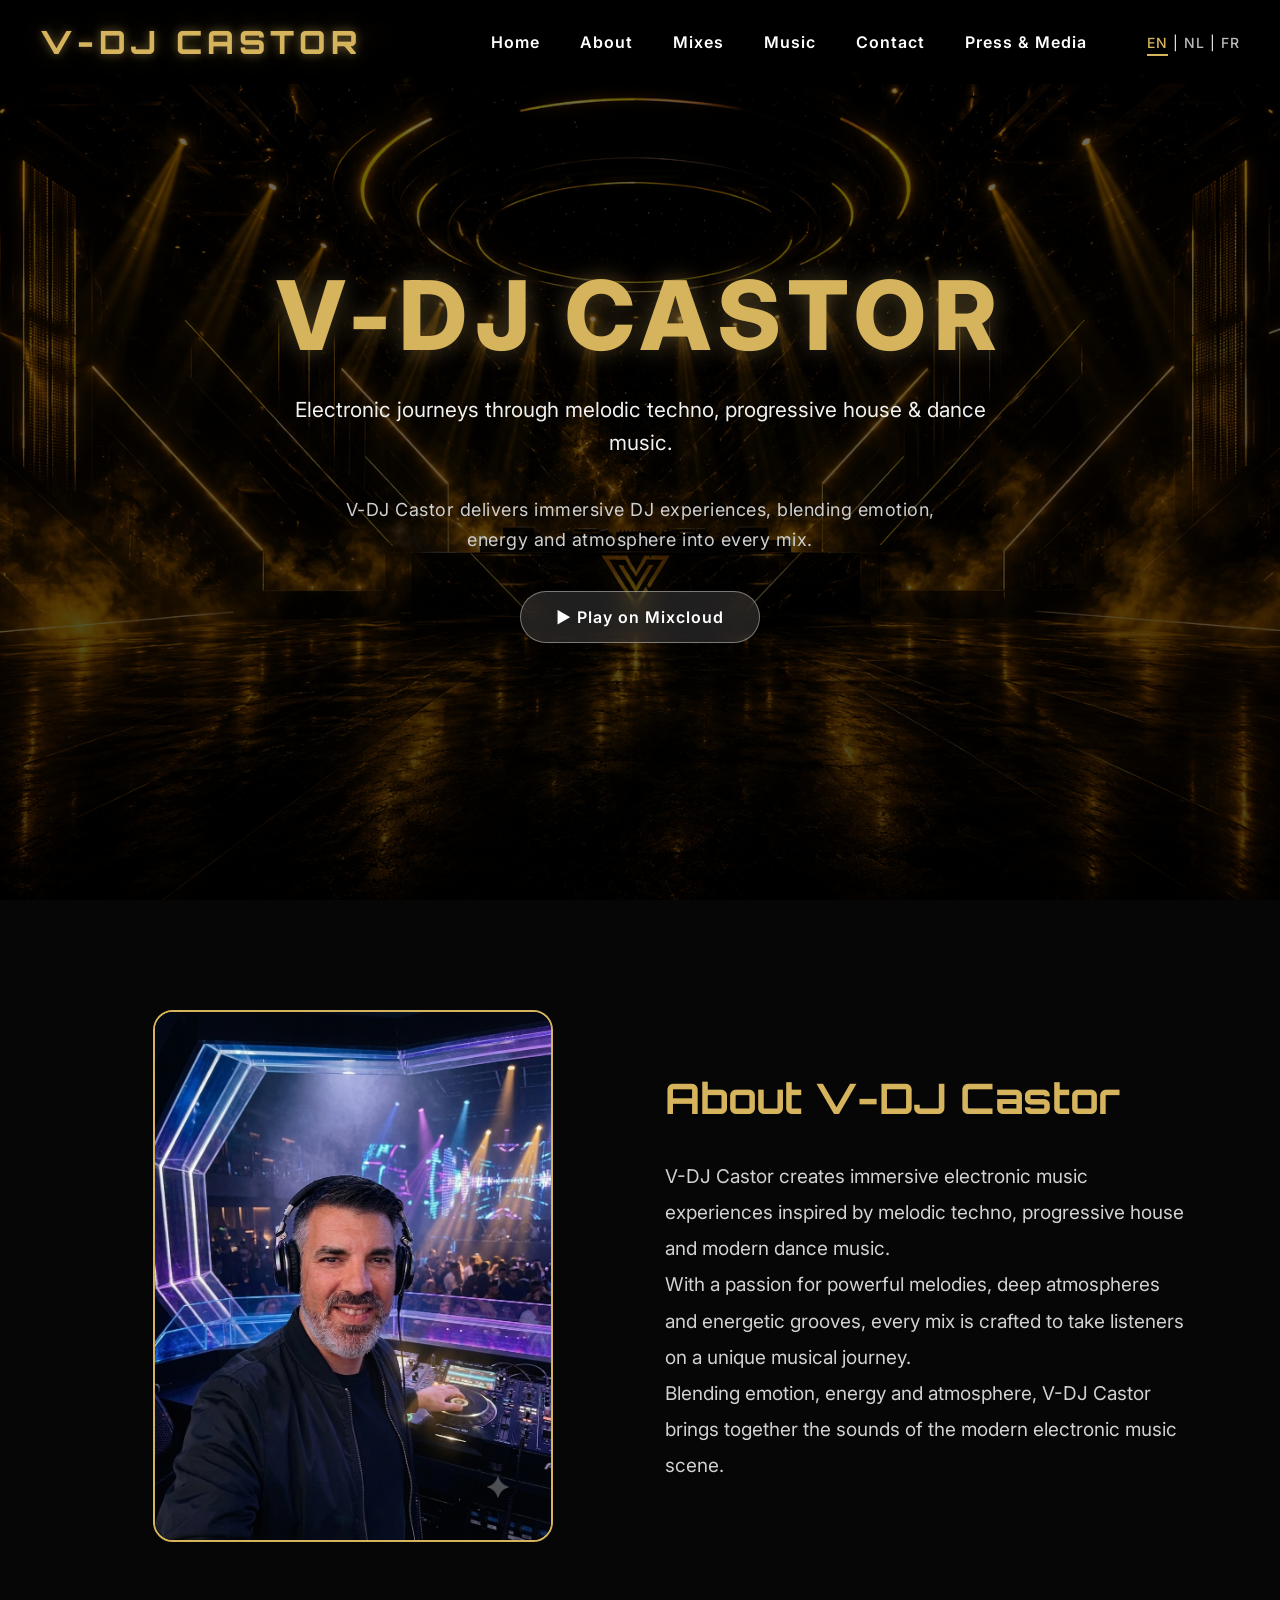
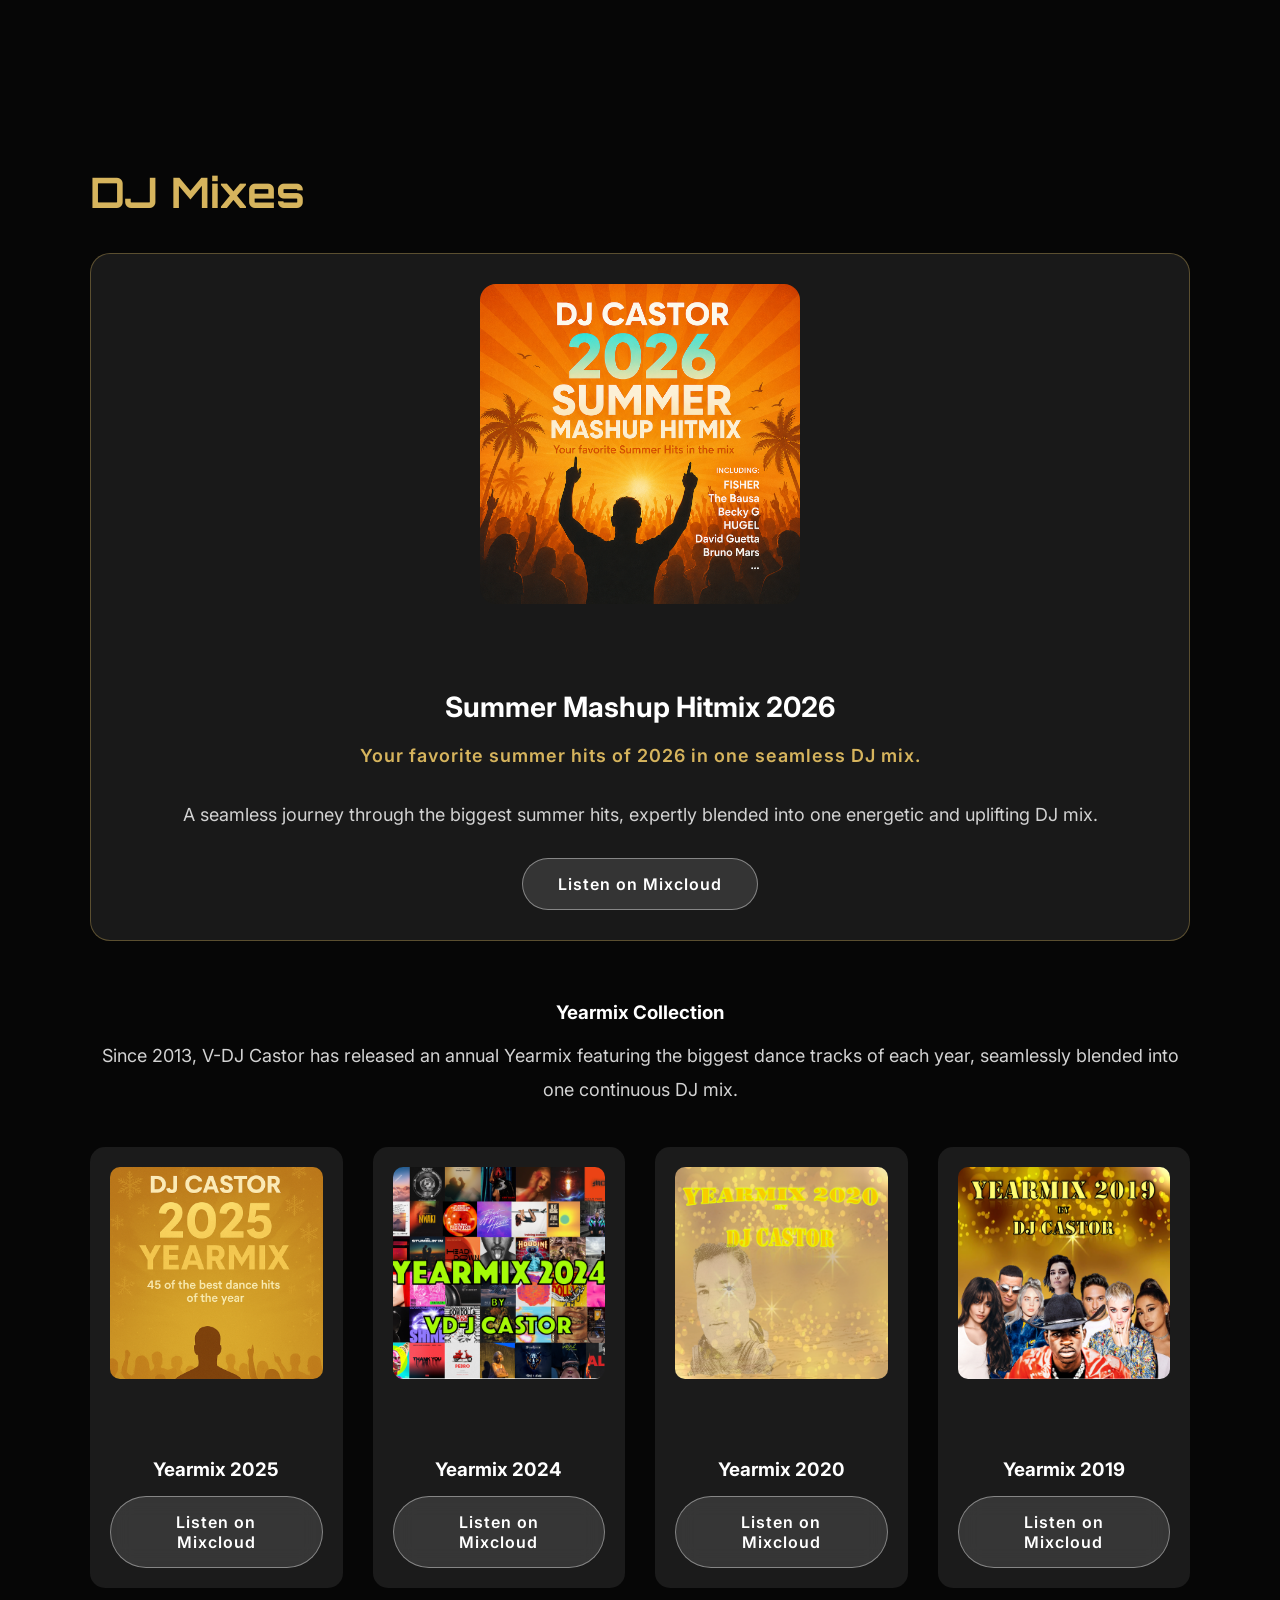
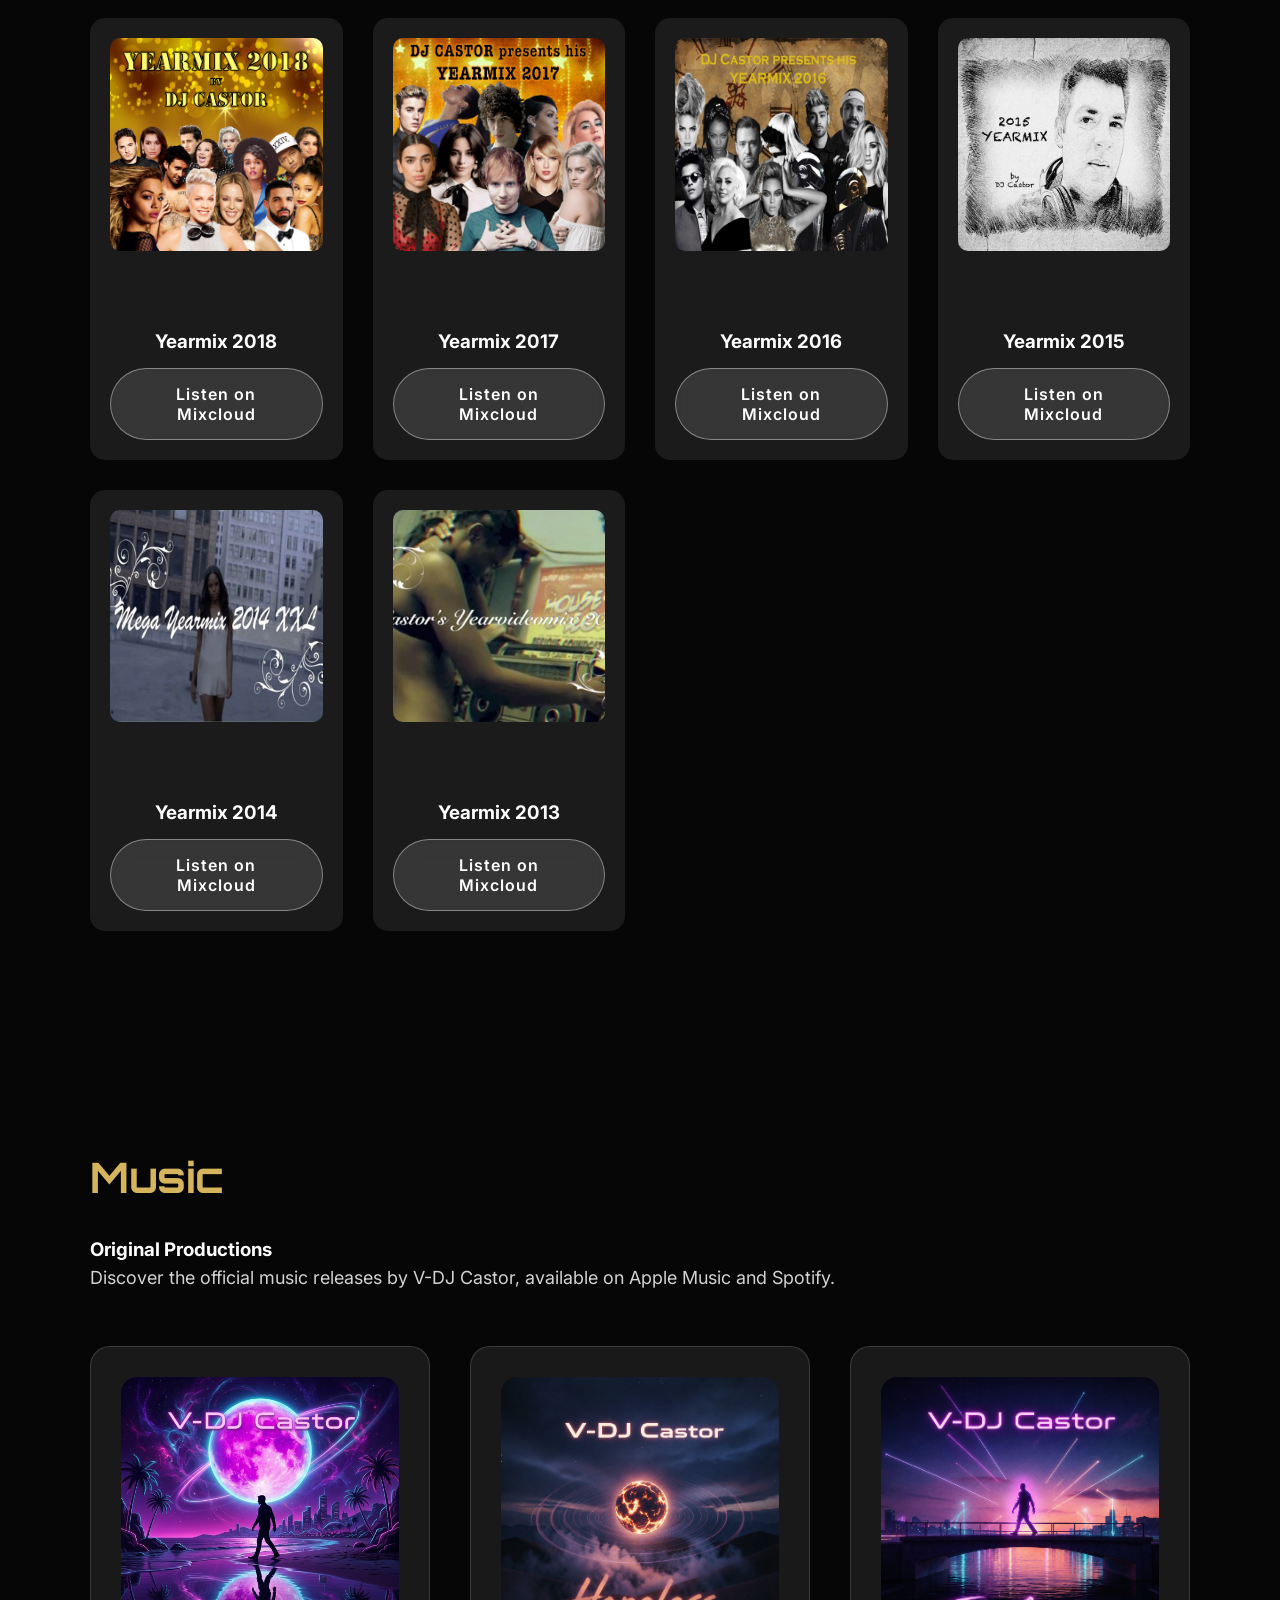
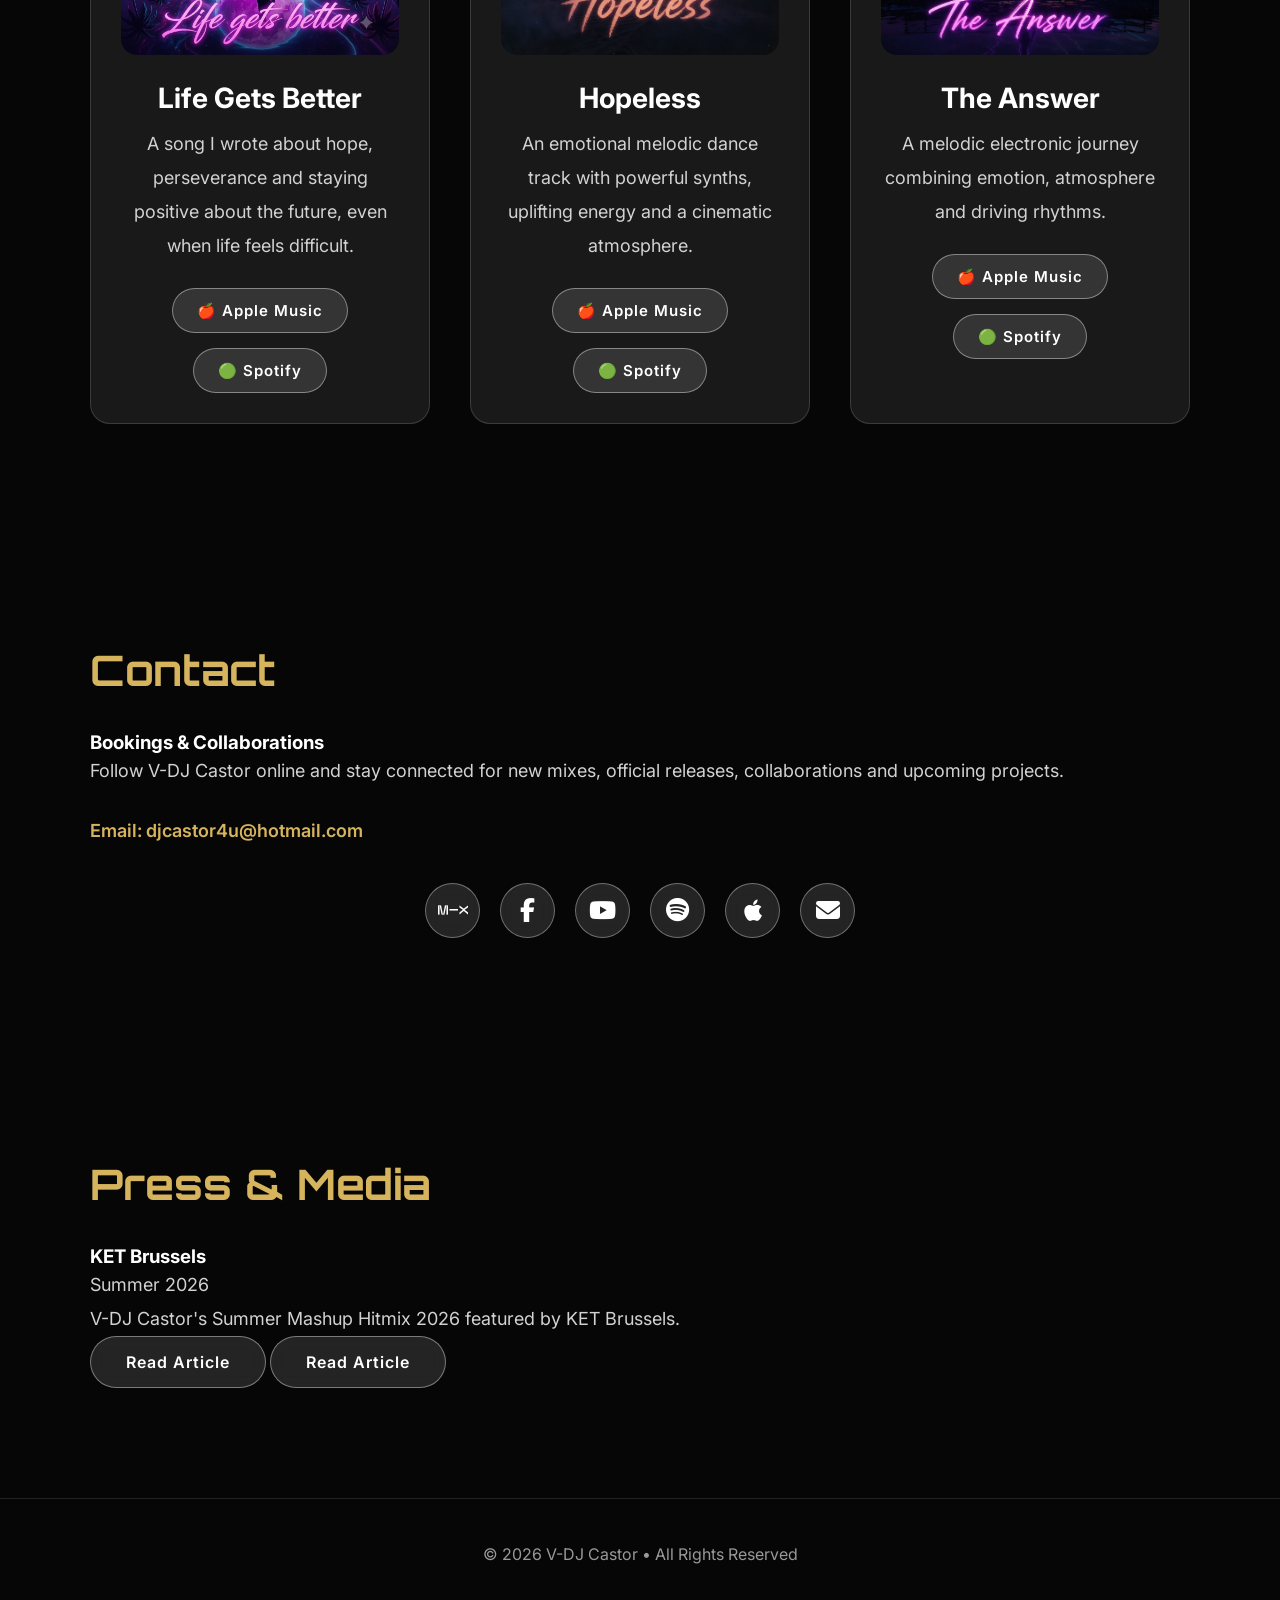
==== commit ea293b49: "Add Press & Media section to index.html Added a new section for Press & Media with details about KET" ====
--- a/index.html
+++ b/index.html
@@ -109,6 +109,7 @@
     <li><a href="#mixes">Mixes</a></li>
     <li><a href="#music">Music</a></li>
     <li><a href="#contact">Contact</a></li>
+    <li><a href="#press">Press & Media</a></li>
 
     <li class="language">
         <a href="index.html" class="active-language">EN</a> |
@@ -515,7 +516,45 @@
 
 </section>
 
-
+<!-- ===========================
+     PRESS & MEDIA
+=========================== -->
+
+<section id="press">
+
+    <div class="container">
+
+        <h2>Press & Media</h2>
+
+<div class="press-grid">
+
+    <div class="press-card">
+
+        <h3>KET Brussels</h3>
+
+        <p class="press-date">Summer 2026</p>
+
+        <p>
+            V-DJ Castor's Summer Mashup Hitmix 2026 featured by KET Brussels.
+        </p>
+
+        <div class="press-buttons">
+
+            <a href="https://ket.brussels/2026/07/..." target="_blank" class="btn">
+                Read Article
+            </a>
+
+<a href="https://ket.brussels/2026/07/12/summer-mashup-hitmix-2026-28-tracks-of-pure-sunshine-by-v-dj-castor/" target="_blank" class="btn">
+    Read Article
+</a>
+
+        </div>
+
+    </div>
+
+</div>
+
+</section>
 
 <footer>
 
--- a/css/style.css
+++ b/css/style.css
@@ -374,25 +374,21 @@
 
 @media(max-width:900px){
 
-.menu{
-
-display:none;
-
-}
-
-.hero h1{
-
-font-size:52px;
-
-letter-spacing:3px;
-
-}
-
-.tagline{
-
-    font-size:18px;
-
-}
+    .menu{
+        display:flex;
+        flex-wrap:wrap;
+        justify-content:center;
+        gap:15px;
+    }
+
+    .hero h1{
+        font-size:52px;
+        letter-spacing:3px;
+    }
+
+    .tagline{
+        font-size:18px;
+    }
 
 }
 /* ===========================
@@ -524,18 +520,12 @@
 
 }
 
-.release-card img{
-
+.release-card img {
     width:100%;
-
     max-width:320px;
-
     border-radius:16px;
-
     margin-bottom:22px;
-
-    transition:.35s ease;
-
+    transition:transform .35s ease;
 }
 
 .release-card:hover img{
@@ -581,12 +571,6 @@
 .release-card{
 
     overflow:hidden;
-
-}
-
-.release-card img{
-
-    transition:transform .35s ease;
 
 }
 
@@ -732,4 +716,67 @@
         max-width: 300px;
     }
 
-}
+    .navbar {
+        flex-direction: column;
+        gap: 20px;
+        padding: 20px;
+    }
+
+    .menu {
+        flex-wrap: wrap;
+        justify-content: center;
+        gap: 15px;
+    }
+
+}
+    
+/* ==========================
+   Yearmix Collection
+========================== */
+
+.yearmix-grid {
+    display:grid;
+    grid-template-columns:repeat(auto-fit,minmax(220px,1fr));
+    gap:30px;
+    margin-top:30px;
+}
+
+.yearmix-card {
+    background:#1b1b1b;
+    border-radius:15px;
+    padding:20px;
+    text-align:center;
+    transition:transform .3s ease, box-shadow .3s ease;
+}
+
+.yearmix-card:hover {
+    transform:translateY(-6px);
+    box-shadow:0 8px 20px rgba(0,0,0,.4);
+}
+
+.yearmix-card img {
+    width:100%;
+    aspect-ratio:1 / 1;
+    object-fit:cover;
+    border-radius:10px;
+    margin-bottom:15px;
+}
+
+.yearmix-card h3 {
+    margin-bottom:15px;
+}
+   /* ==========================
+   Yearmix Collection title
+========================== */
+
+#mixes h3 {
+    margin-top: 60px;
+    margin-bottom: 15px;
+    text-align: center;
+}
+
+#mixes > .container > p {
+    text-align: center;
+    max-width:1300px;
+    margin: 0 auto 40px;
+}
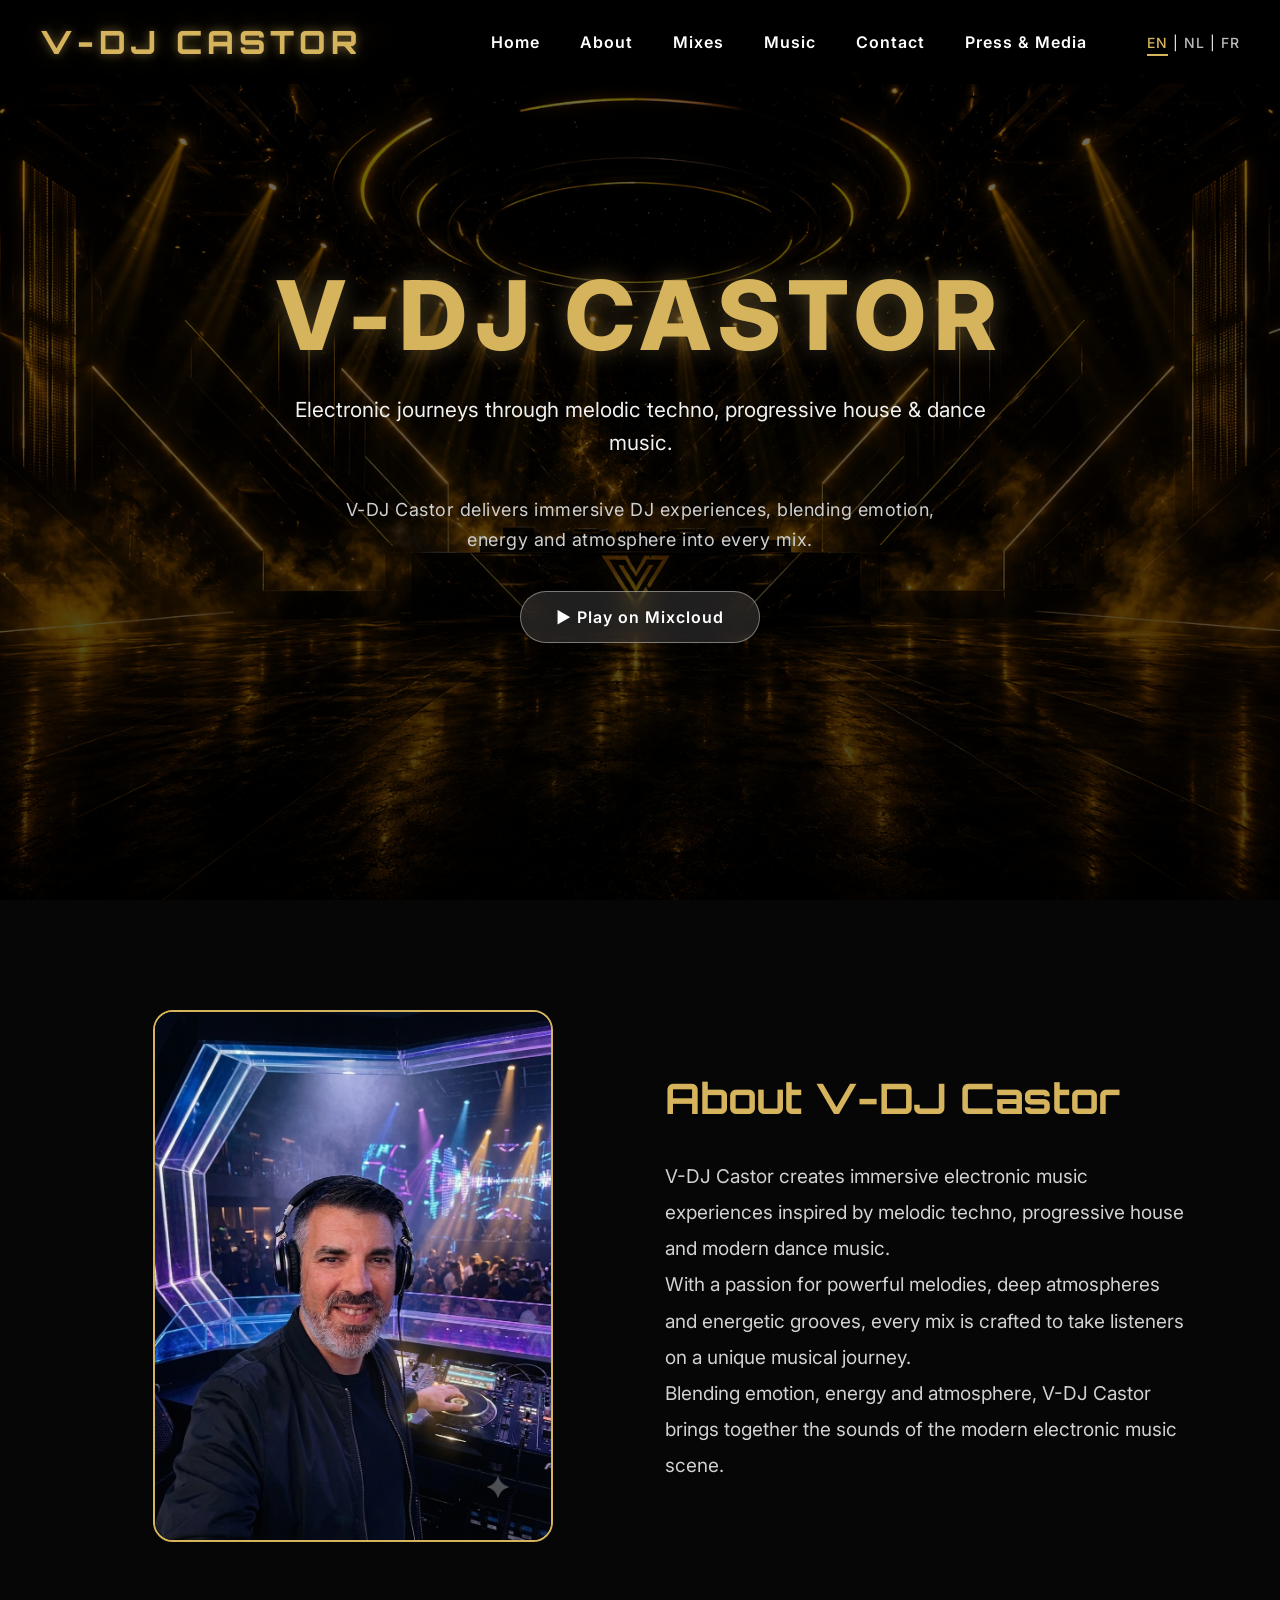
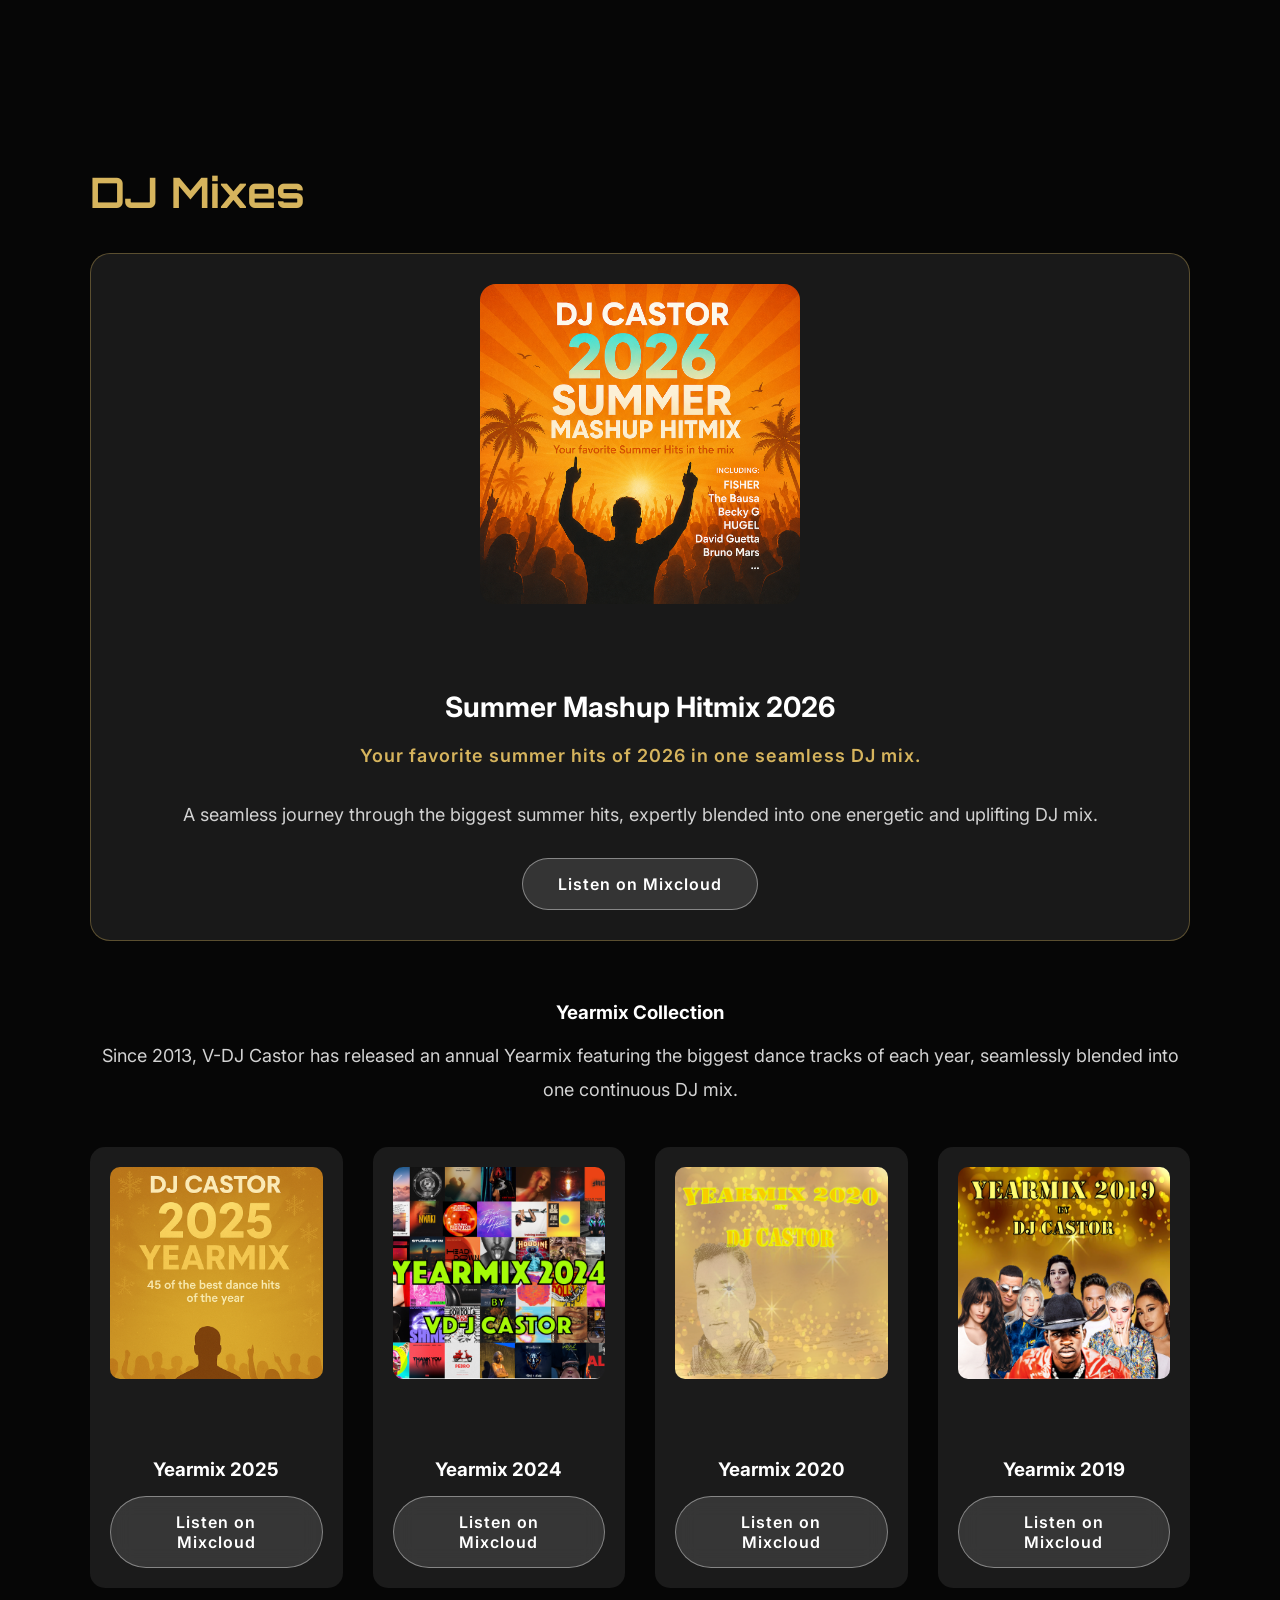
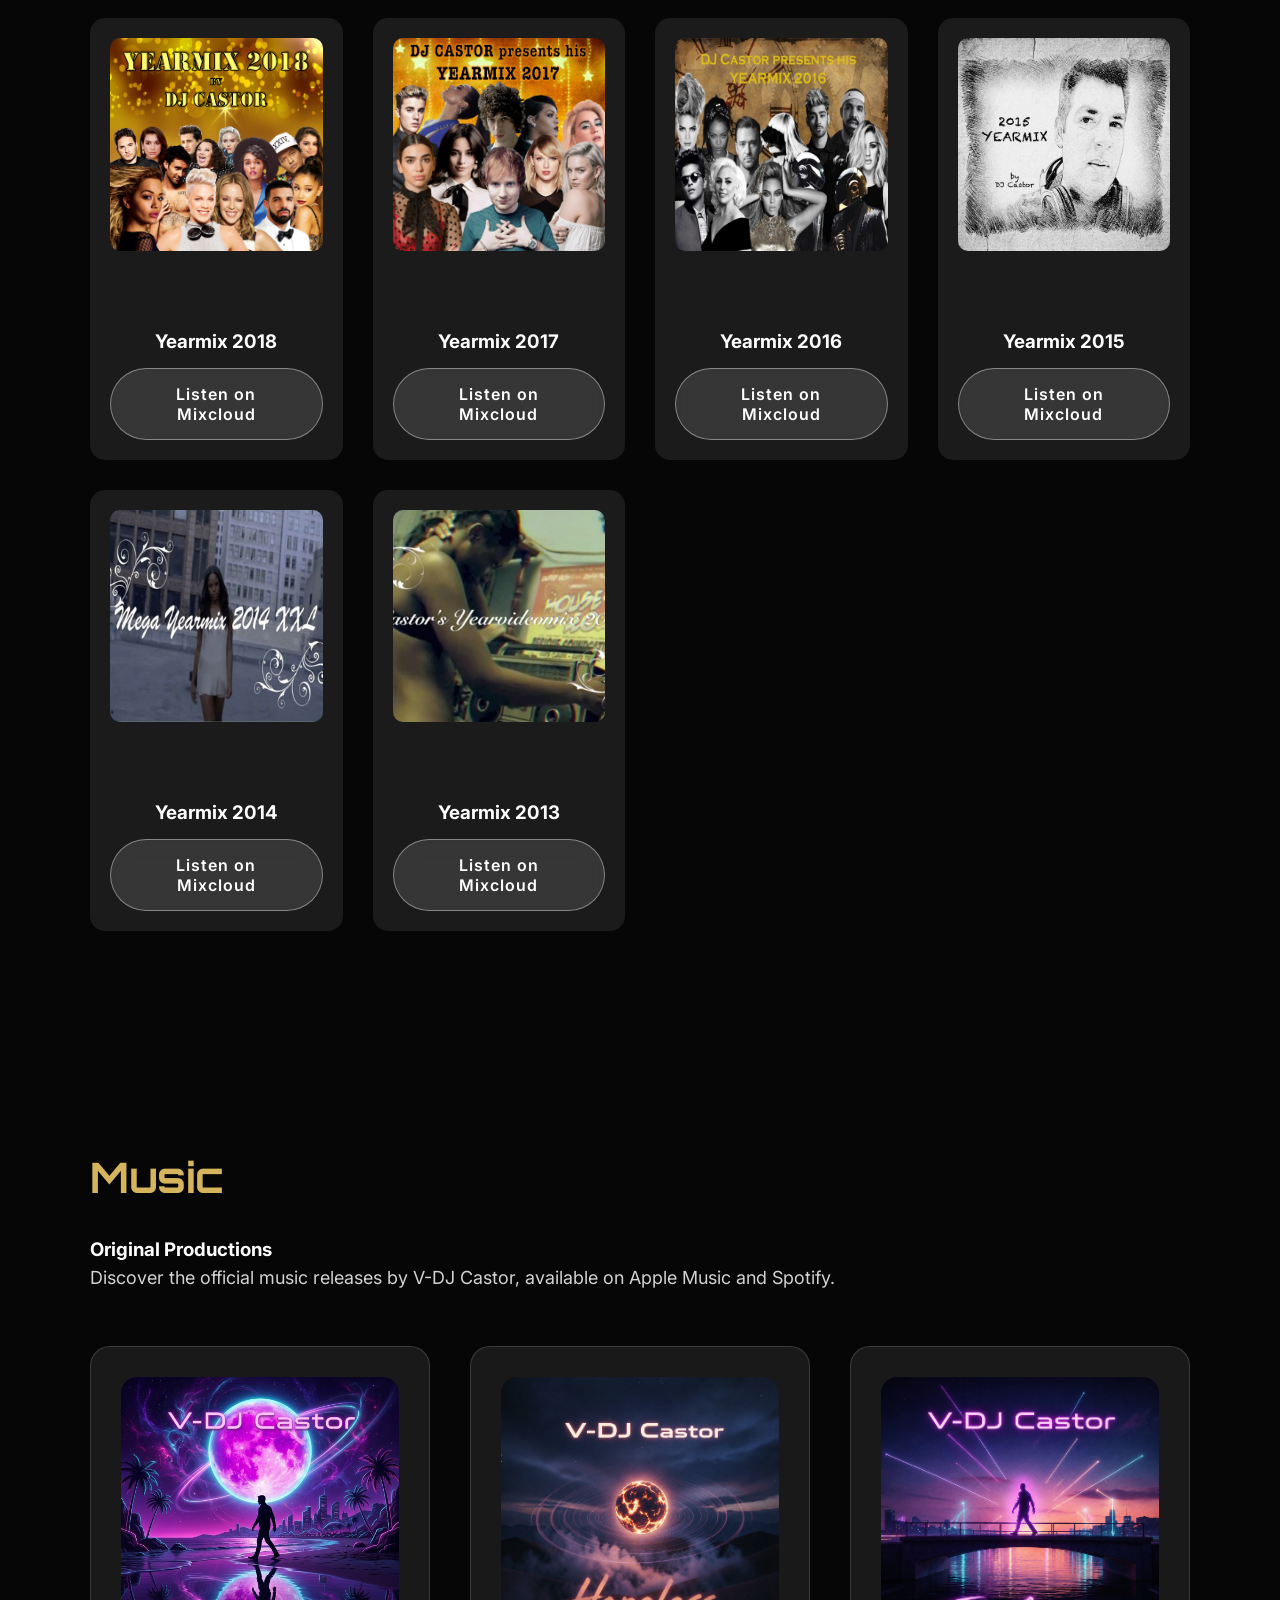
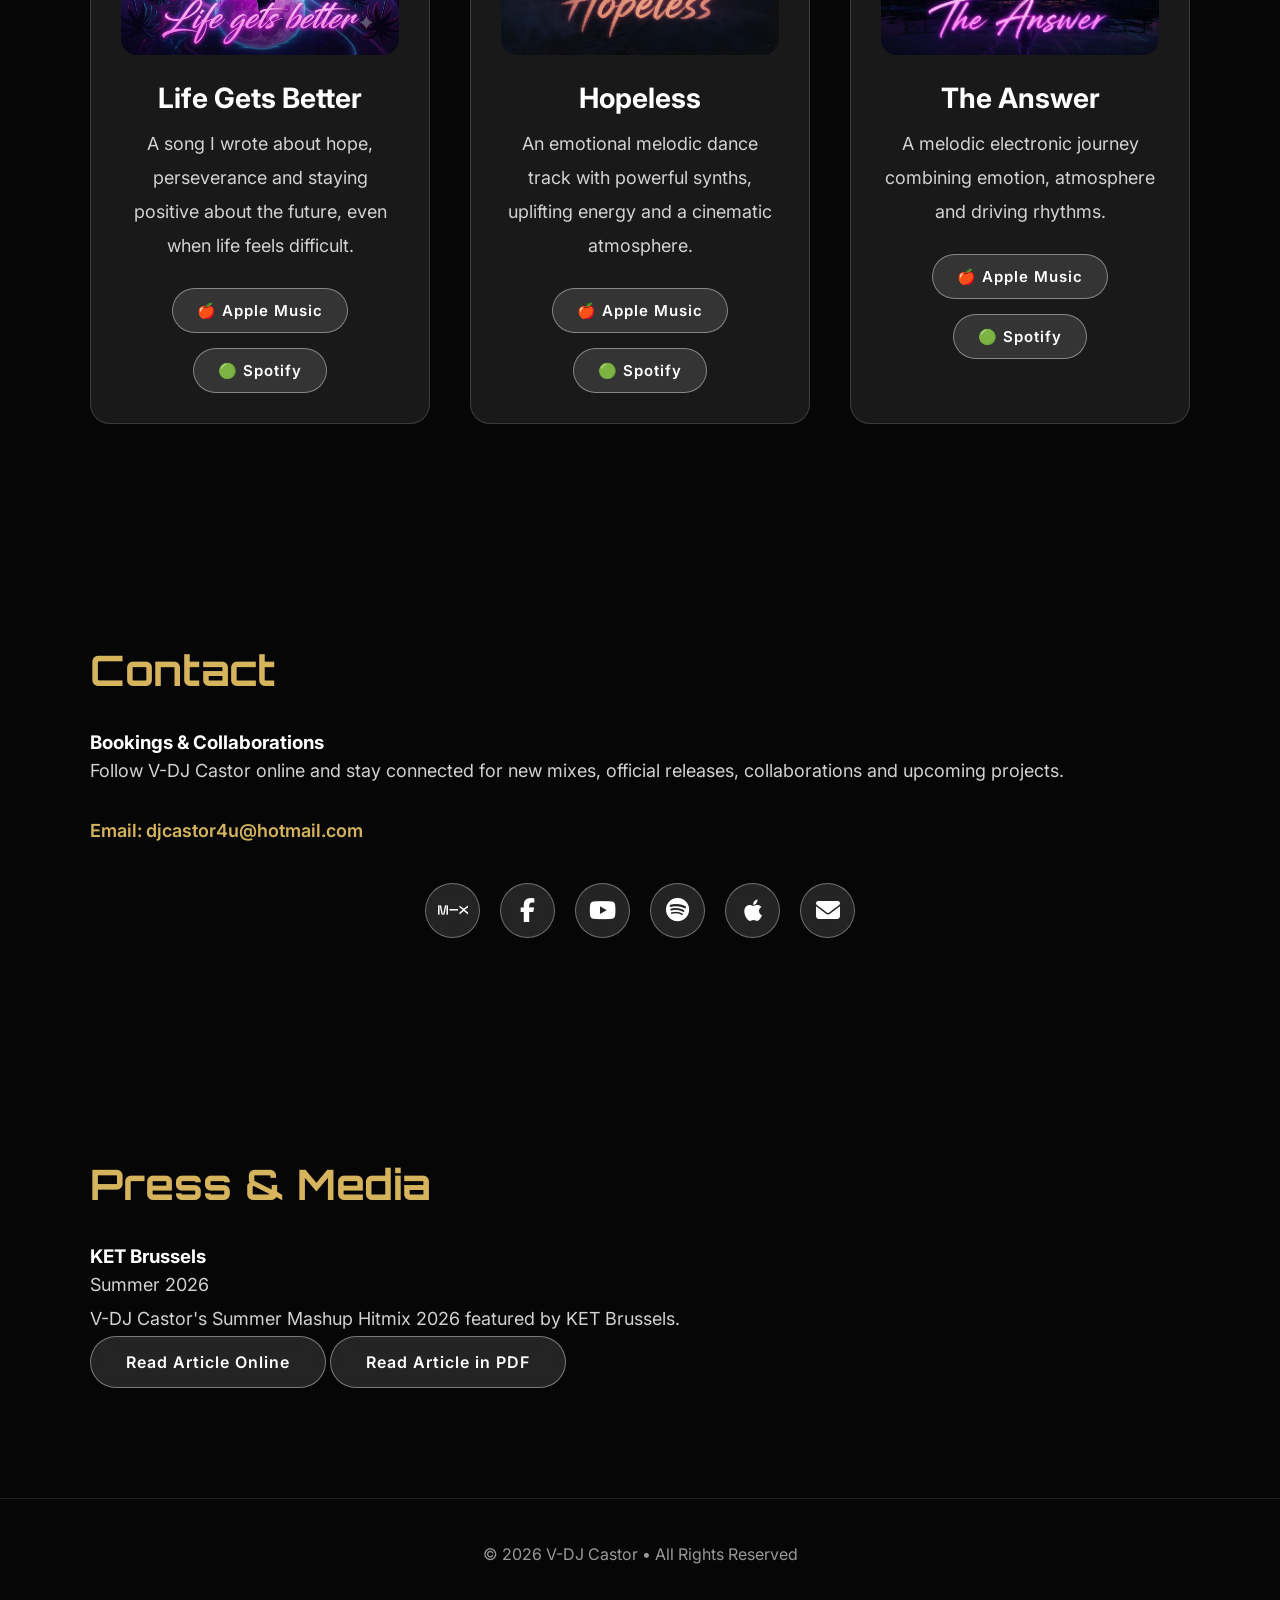
==== commit 83c9e24c: "Update press-buttons links for article access Updated the links in the press-buttons section to prov" ====
--- a/index.html
+++ b/index.html
@@ -538,17 +538,17 @@
             V-DJ Castor's Summer Mashup Hitmix 2026 featured by KET Brussels.
         </p>
 
-        <div class="press-buttons">
-
-            <a href="https://ket.brussels/2026/07/..." target="_blank" class="btn">
-                Read Article
-            </a>
-
-<a href="https://ket.brussels/2026/07/12/summer-mashup-hitmix-2026-28-tracks-of-pure-sunshine-by-v-dj-castor/" target="_blank" class="btn">
-    Read Article
-</a>
-
-        </div>
+<div class="press-buttons">
+
+    <a href="https://ket.brussels/2026/07/12/summer-mashup-hitmix-2026-28-tracks-of-pure-sunshine-by-v-dj-castor/" target="_blank" class="btn">
+        Read Article Online
+    </a>
+
+    <a href="ket-brussels-summer-mashup-hitmix-2026.pdf" target="_blank" class="btn">
+        Read Article in PDF
+    </a>
+
+</div>
 
     </div>
 
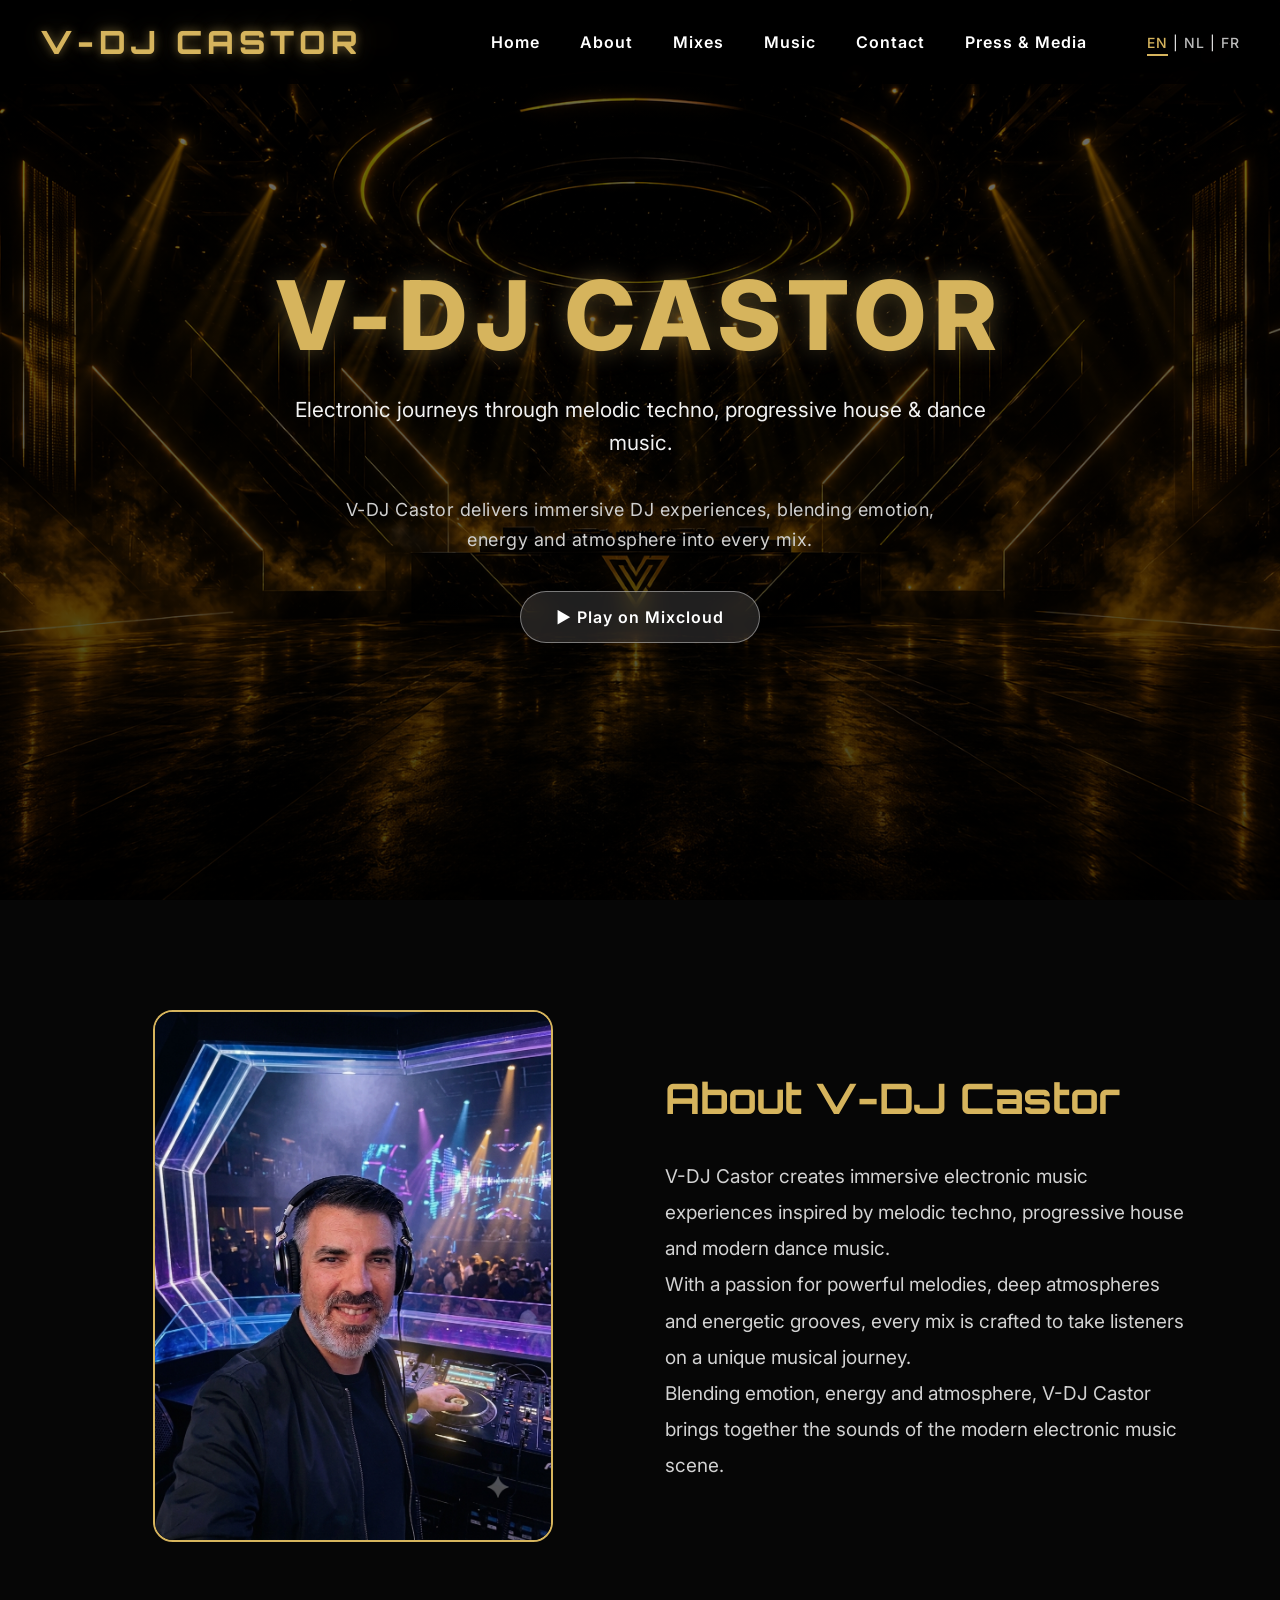
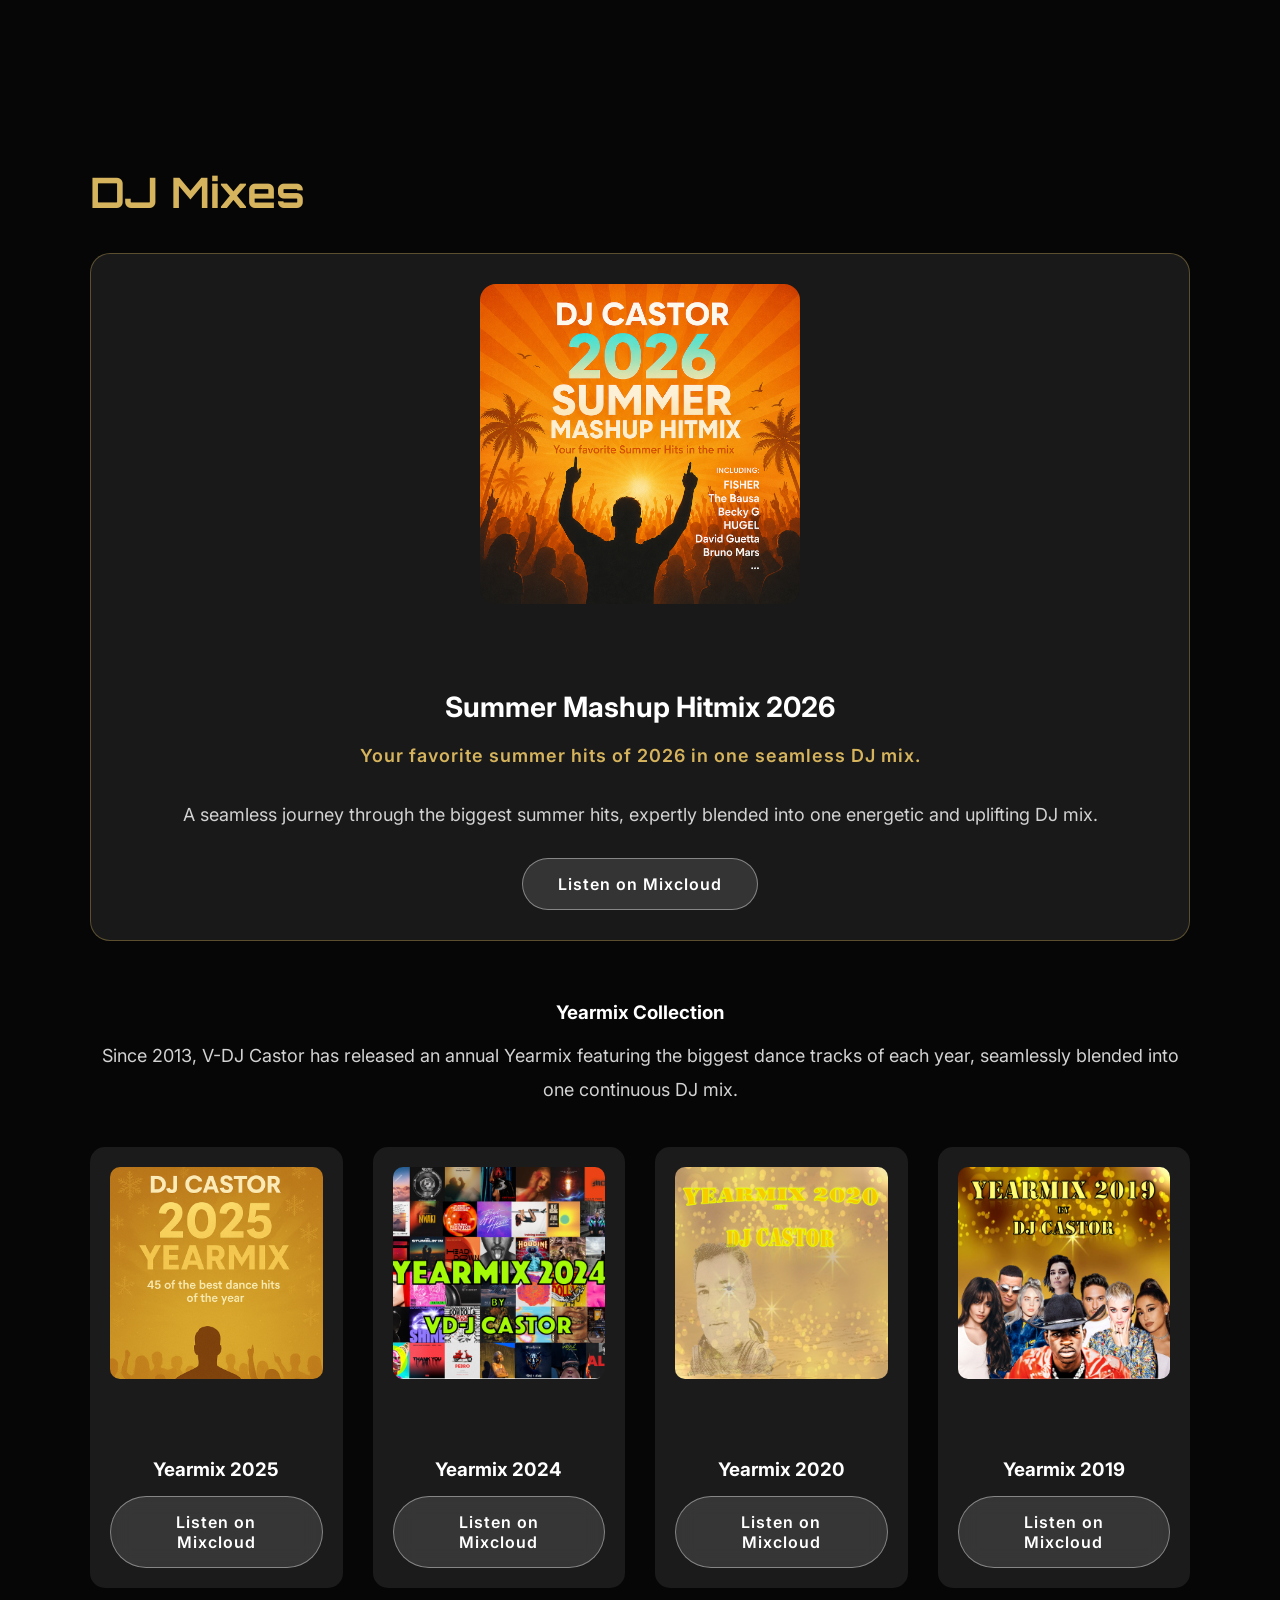
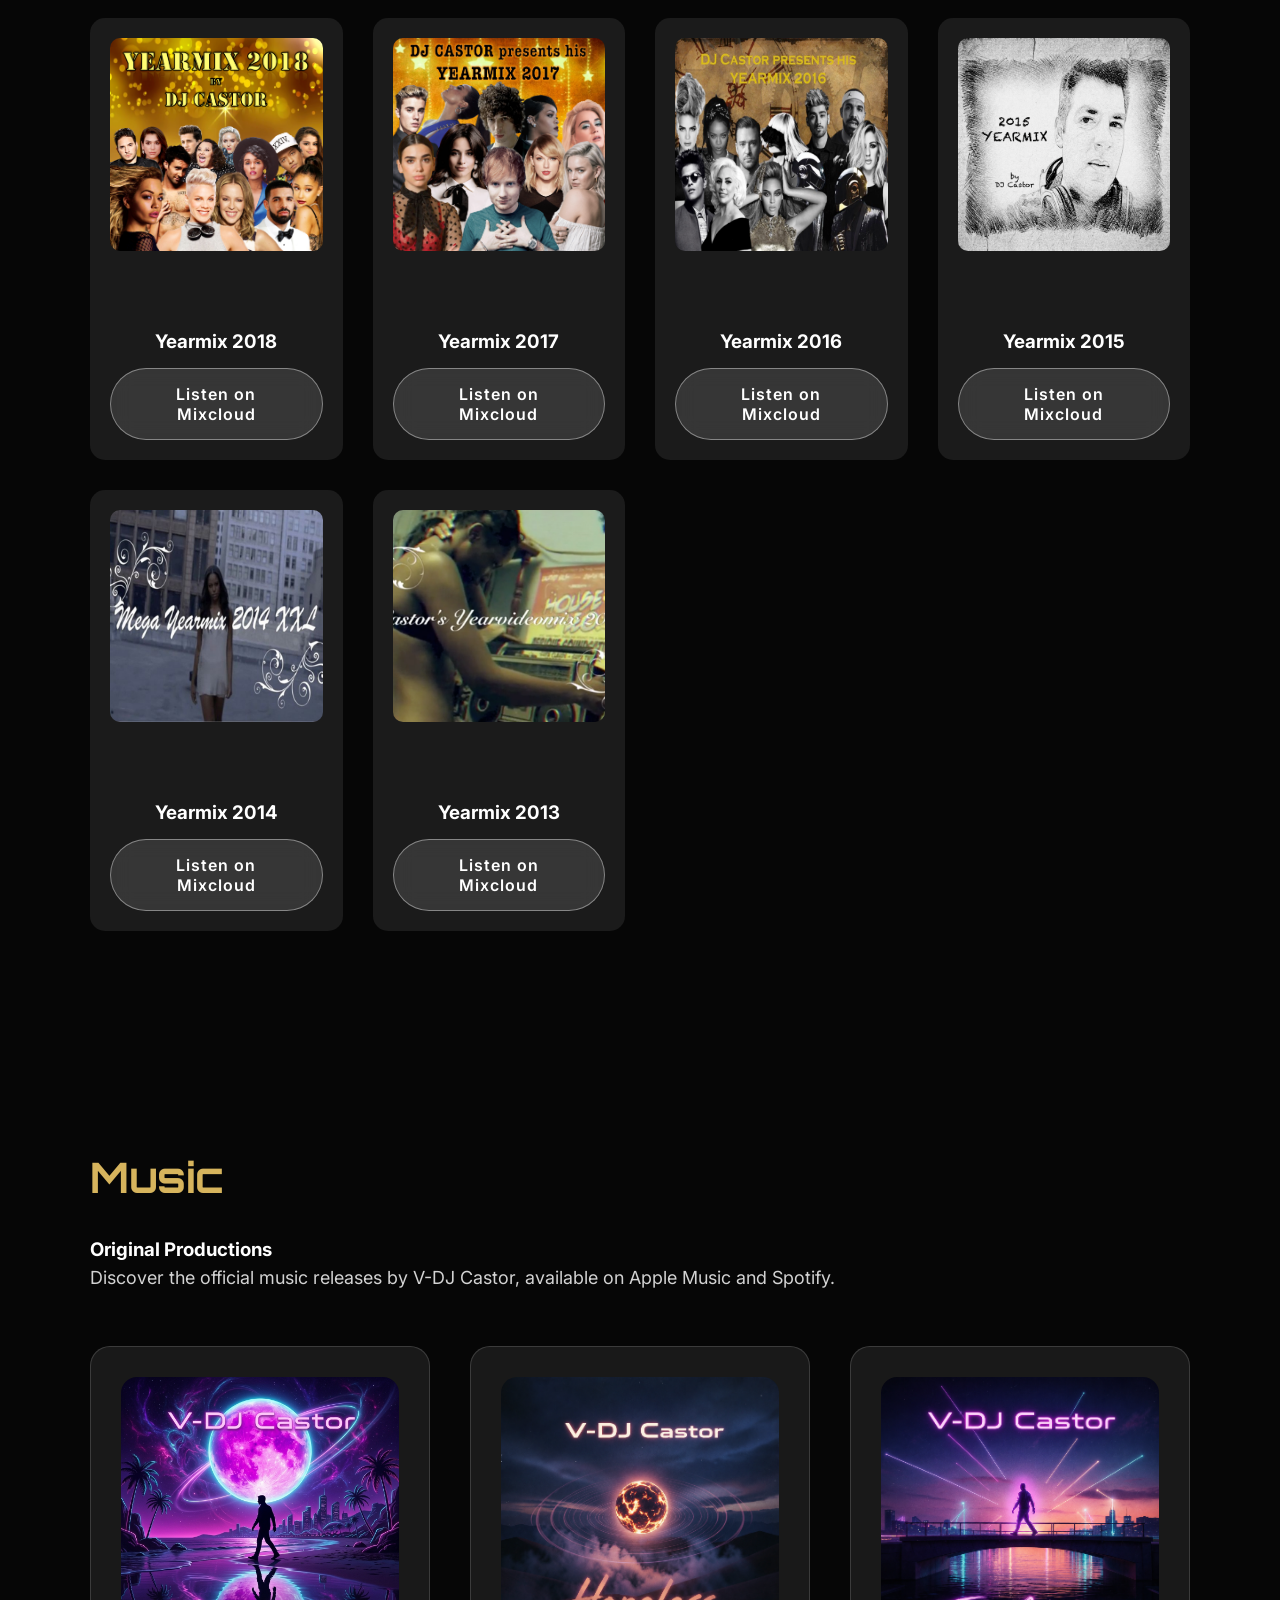
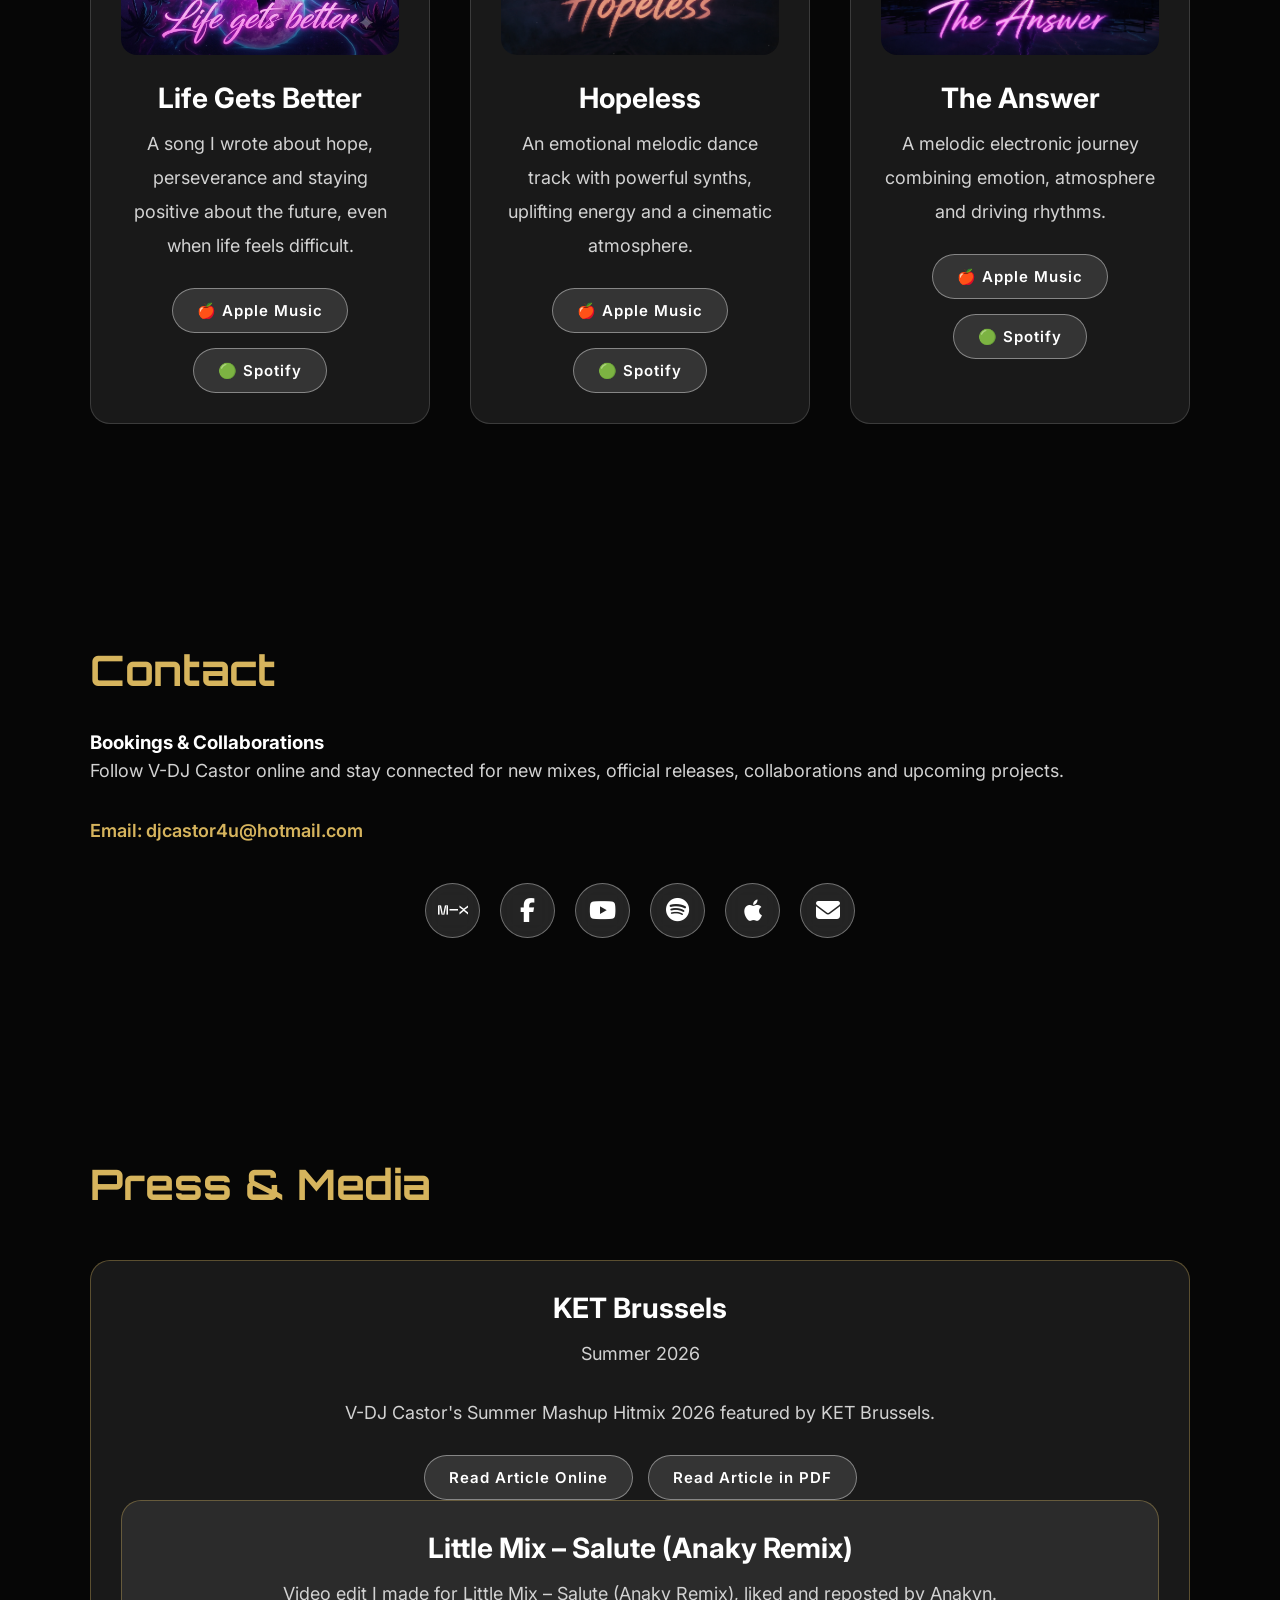
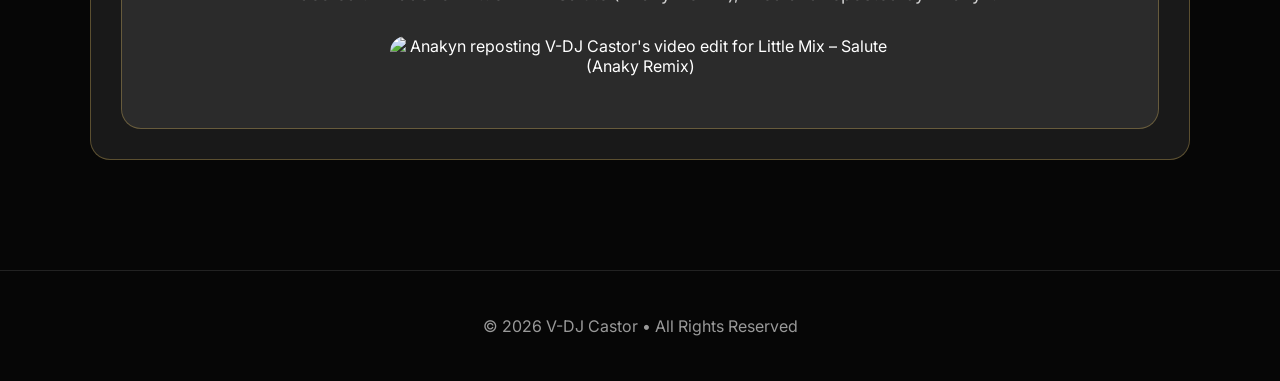
==== commit c94ad0cc: "Add press card for Little Mix – Salute remix" ====
--- a/index.html
+++ b/index.html
@@ -550,7 +550,18 @@
 
 </div>
 
-    </div>
+    <div class="press-card">
+
+        <h3>Little Mix – Salute (Anaky Remix)</h3>
+
+        <p>
+            Video edit I made for Little Mix – Salute (Anaky Remix), liked and reposted by Anakyn.
+        </p>
+
+        <img src="images/Review Anakyn Salute.png"
+             alt="Anakyn reposting V-DJ Castor's video edit for Little Mix – Salute (Anaky Remix)">
+
+    </div>    
 
 </div>
 
--- a/css/style.css
+++ b/css/style.css
@@ -780,3 +780,56 @@
     max-width:1300px;
     margin: 0 auto 40px;
 }
+
+/* ==========================
+   Press & Media
+========================== */
+
+.press-grid {
+    display: grid;
+    grid-template-columns: repeat(auto-fit, minmax(320px, 1fr));
+    gap: 40px;
+    margin-top: 50px;
+}
+
+.press-card {
+    background: rgba(255,255,255,.08);
+    border: 1px solid rgba(214,180,93,.35);
+    border-radius: 20px;
+    padding: 30px;
+    text-align: center;
+    transition: .35s ease;
+}
+
+.press-card:hover {
+    transform: translateY(-8px);
+    box-shadow: 0 0 30px rgba(214,180,93,.20);
+}
+
+.press-card img {
+    width: 100%;
+    max-width: 500px;
+    border-radius: 16px;
+    margin-bottom: 22px;
+}
+
+.press-card h3 {
+    margin-bottom: 12px;
+    font-size: 28px;
+}
+
+.press-card p {
+    margin-bottom: 25px;
+}
+
+.press-buttons {
+    display: flex;
+    justify-content: center;
+    gap: 15px;
+    flex-wrap: wrap;
+}
+
+.press-buttons .btn {
+    padding: 12px 24px;
+    font-size: 15px;
+}
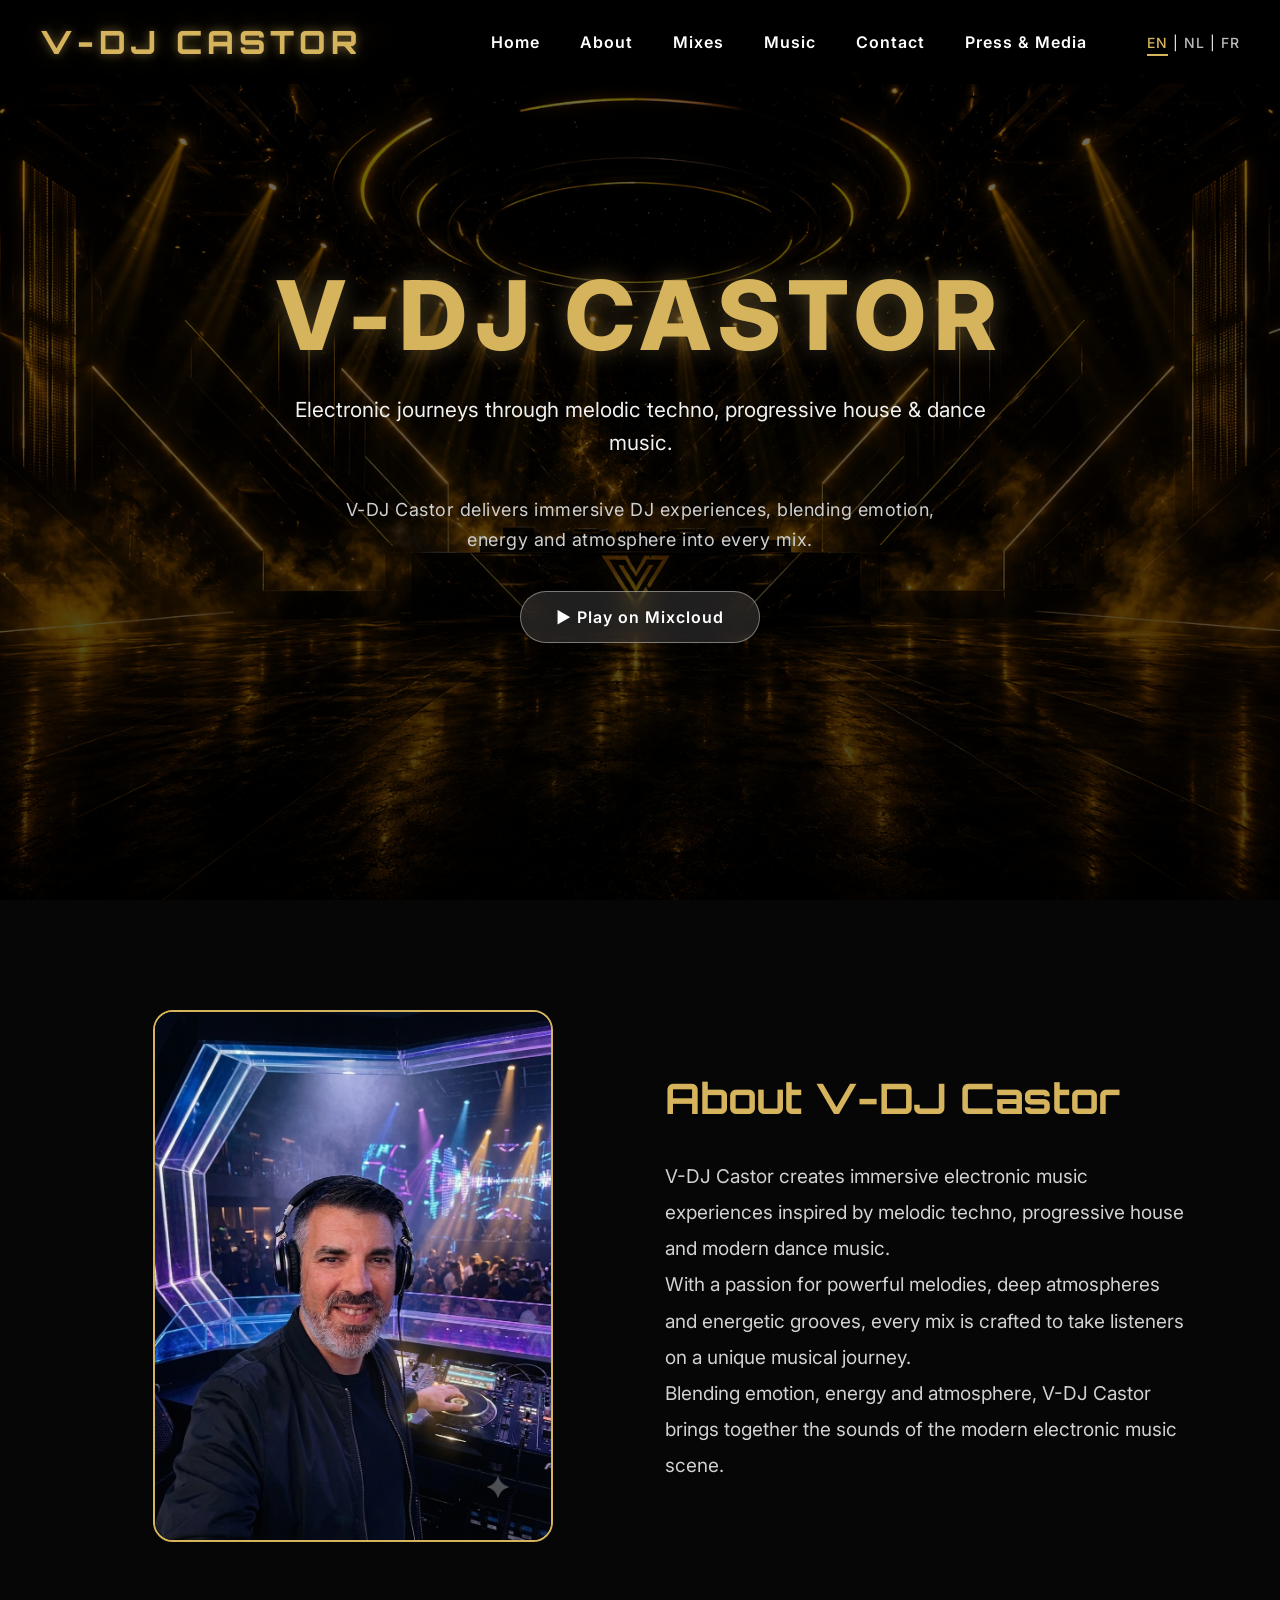
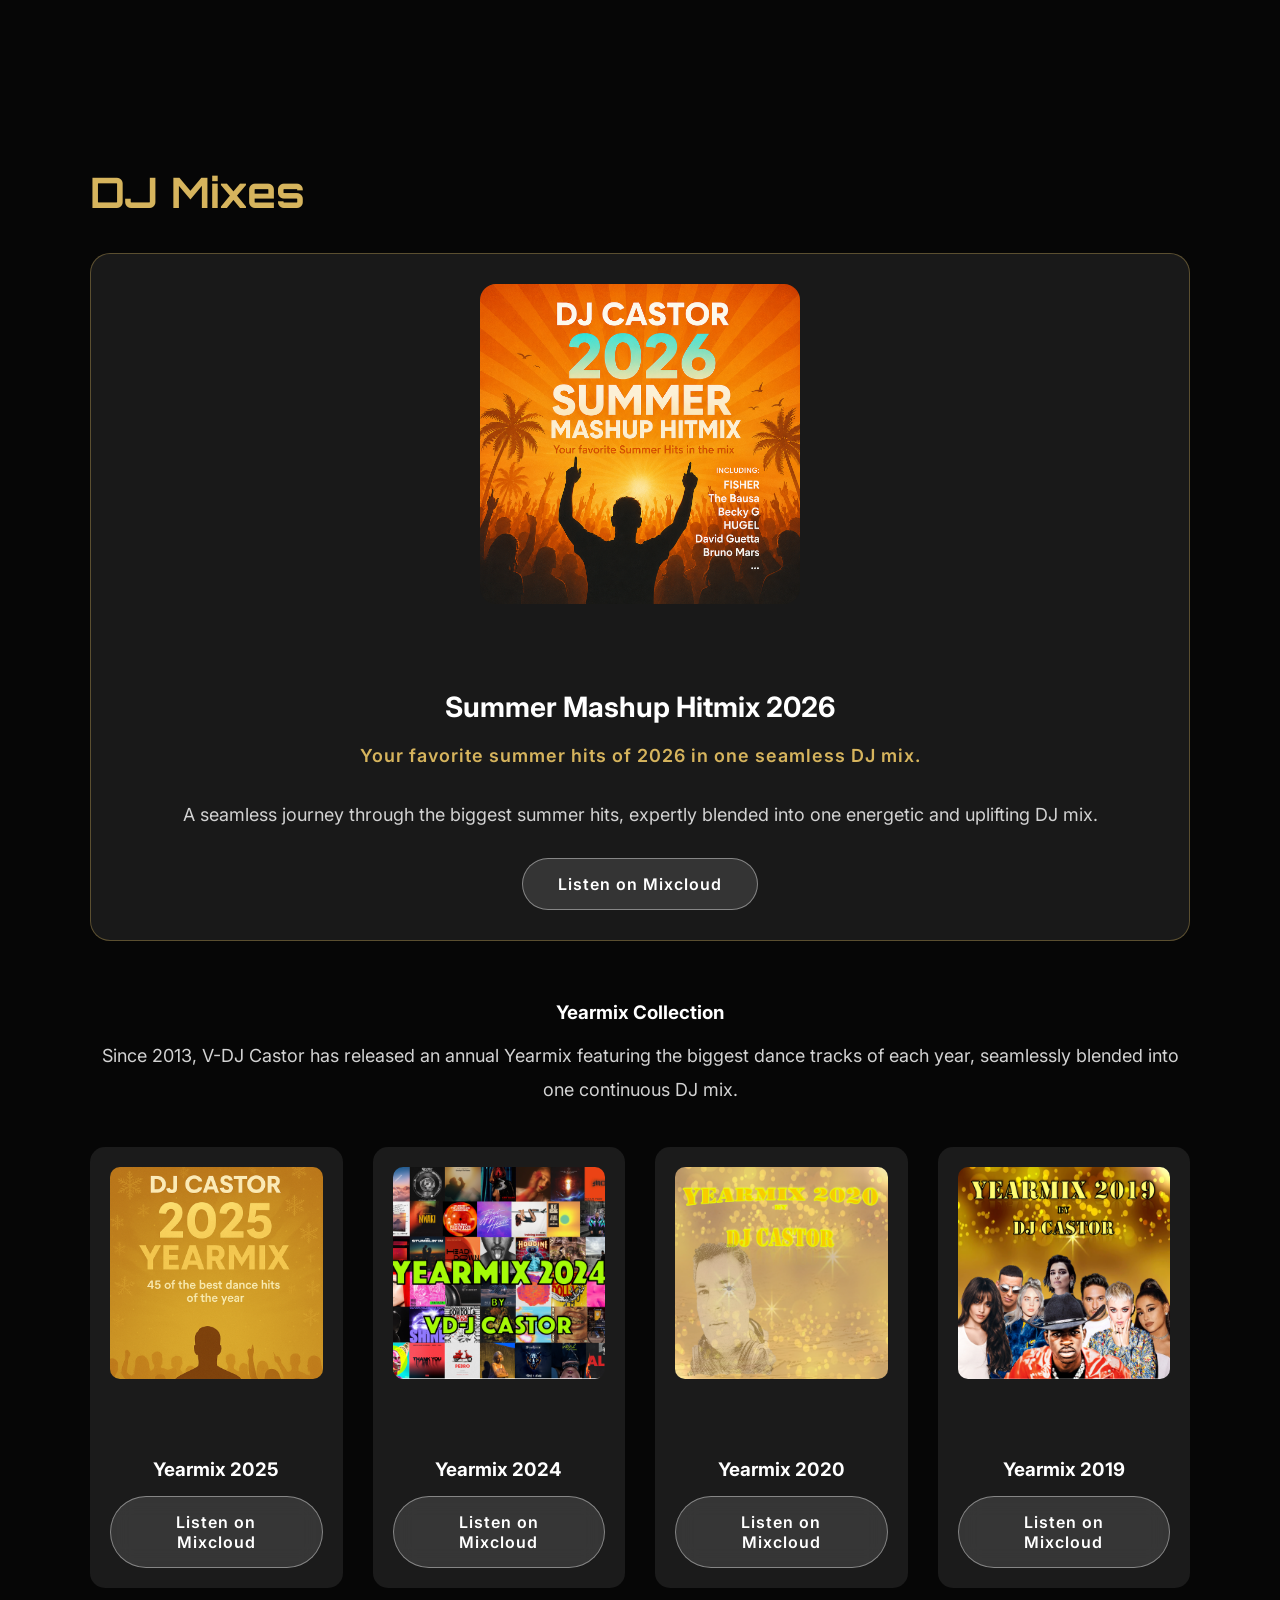
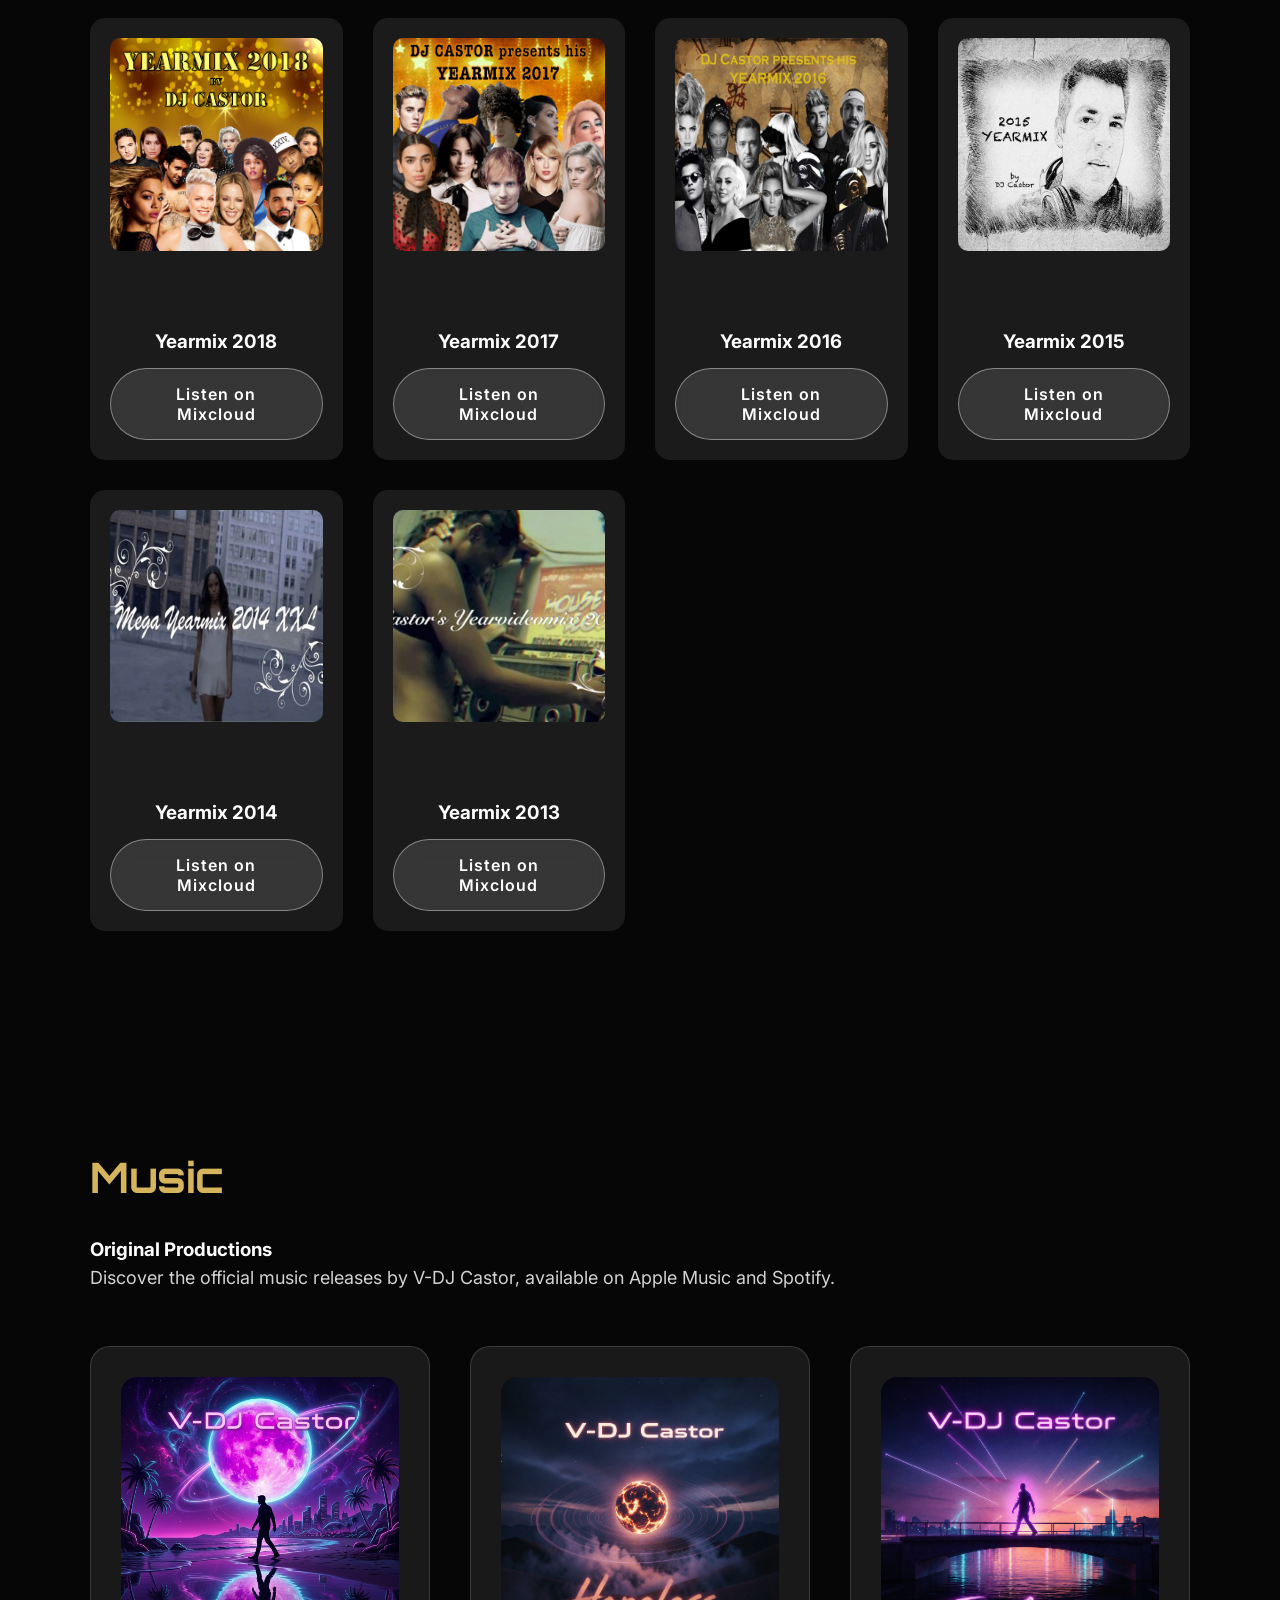
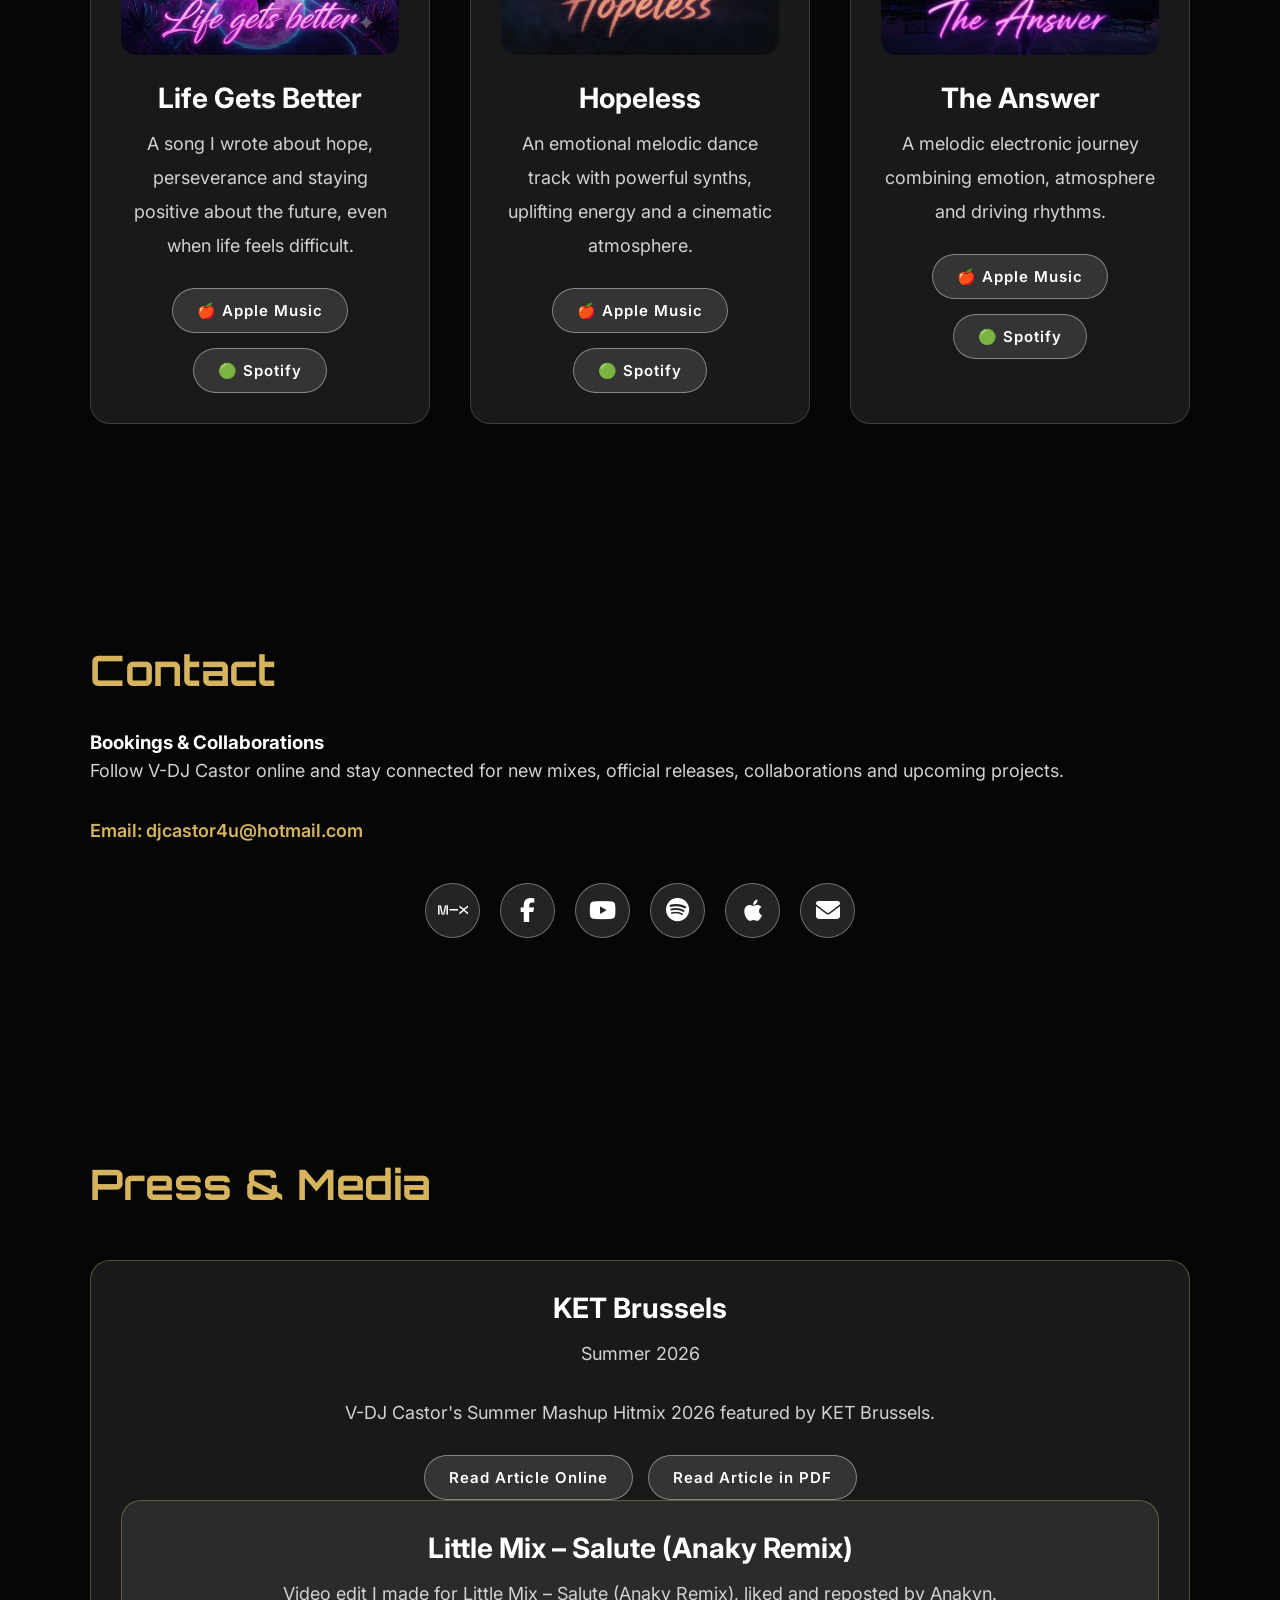
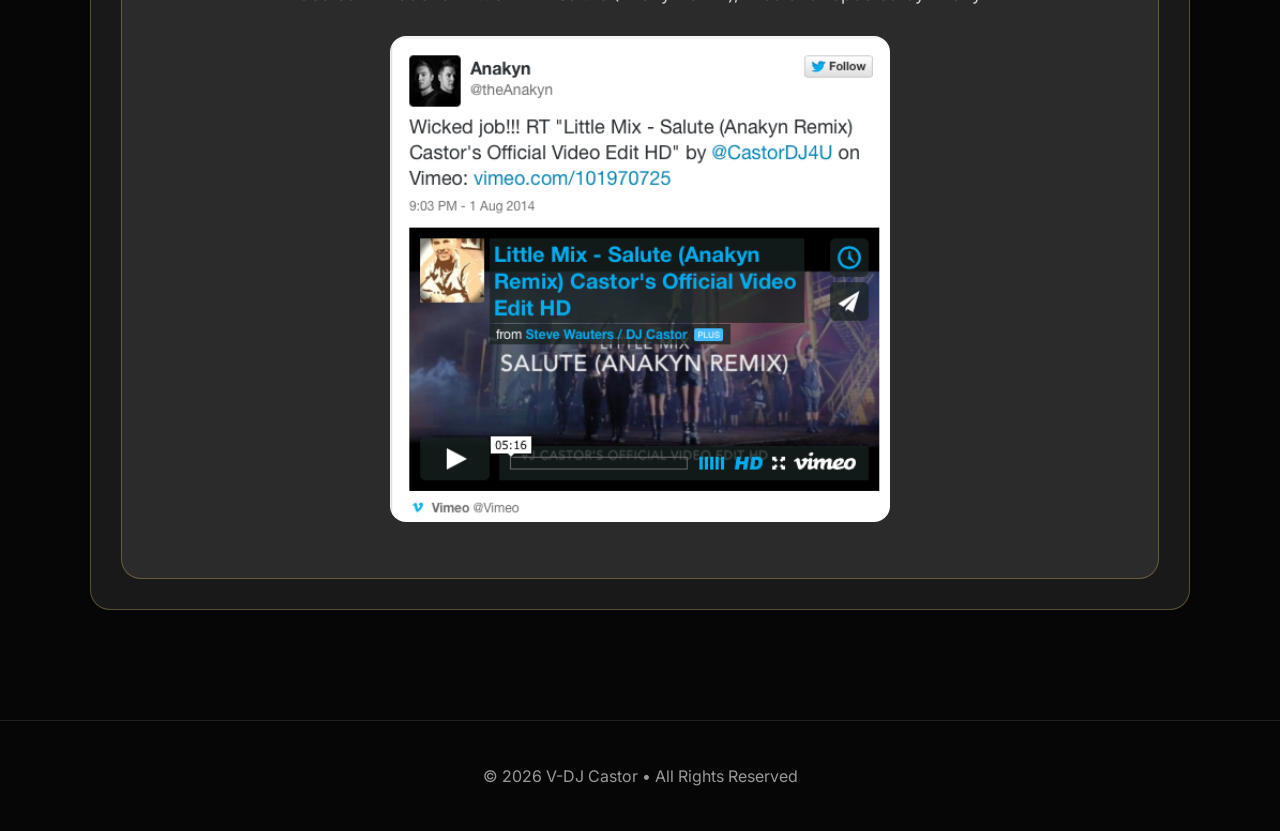
==== commit 09e3f4eb: "Fix image source path in index.html" ====
--- a/index.html
+++ b/index.html
@@ -558,7 +558,7 @@
             Video edit I made for Little Mix – Salute (Anaky Remix), liked and reposted by Anakyn.
         </p>
 
-        <img src="images/Review Anakyn Salute.png"
+        <img src="Review Anakyn Salute.png"
              alt="Anakyn reposting V-DJ Castor's video edit for Little Mix – Salute (Anaky Remix)">
 
     </div>    
--- a/css/style.css
+++ b/css/style.css
@@ -788,7 +788,8 @@
 .press-grid {
     display: grid;
     grid-template-columns: repeat(auto-fit, minmax(320px, 1fr));
-    gap: 40px;
+    column-gap: 40px;
+    row-gap: 60px;
     margin-top: 50px;
 }
 
